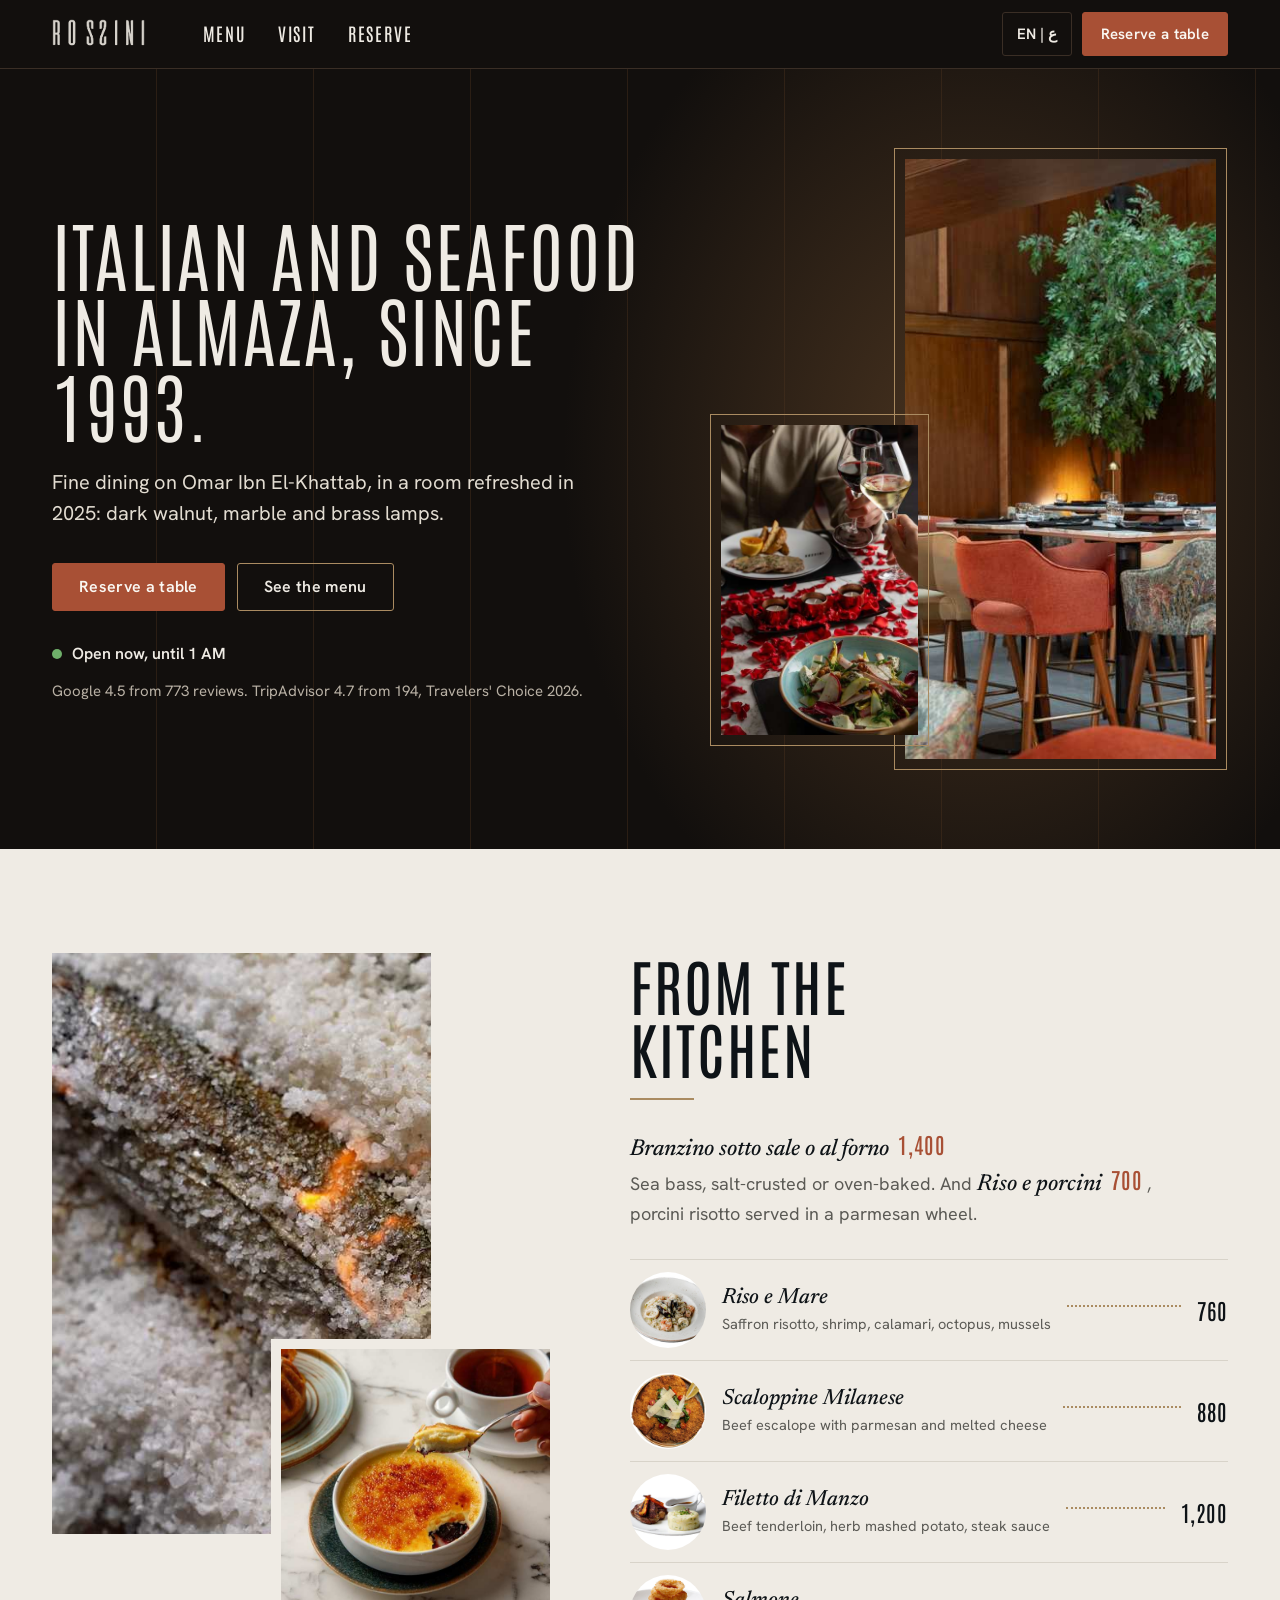
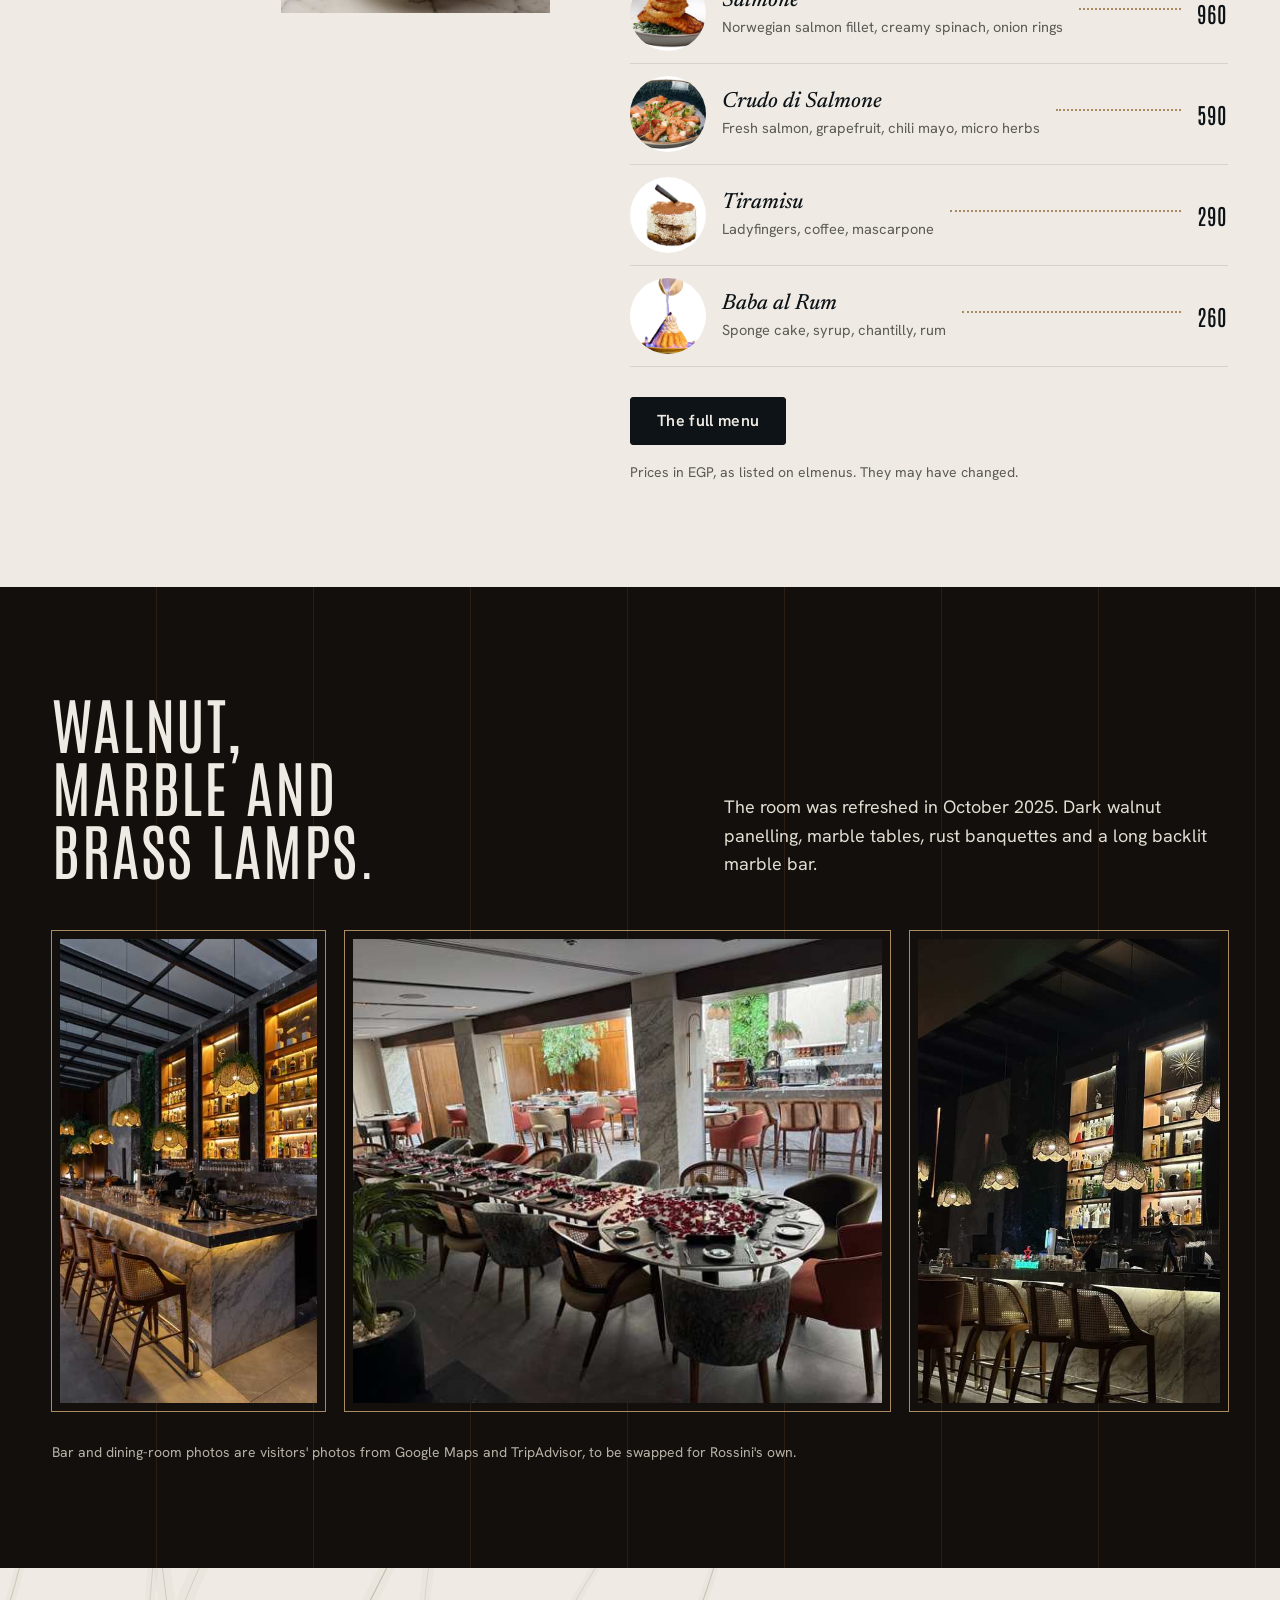
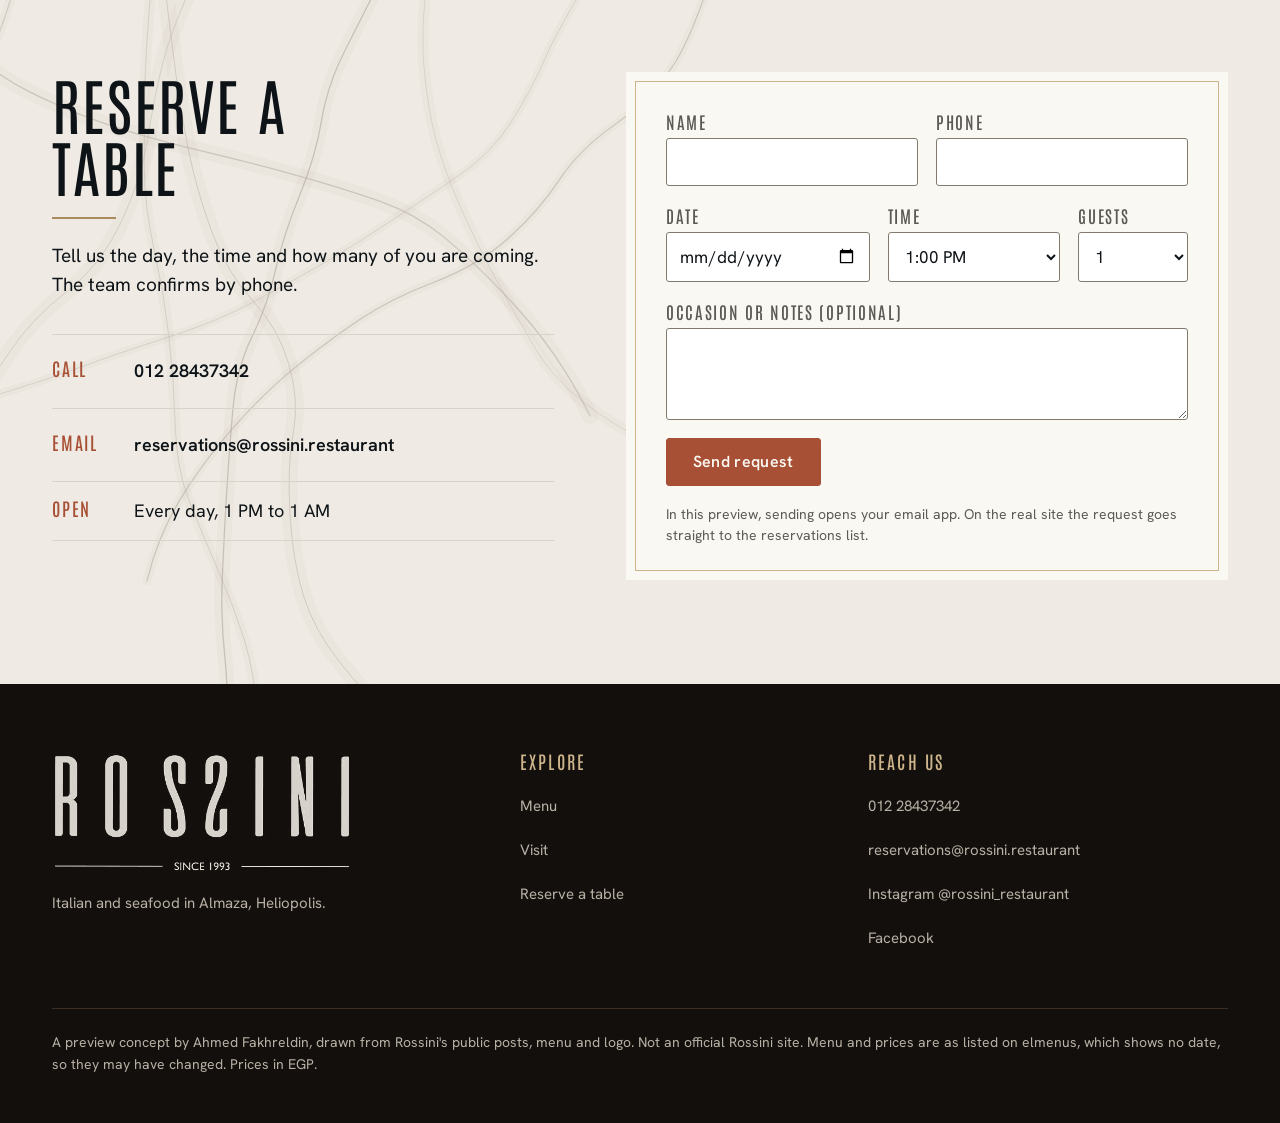
==== index.html @ e1ad90ad "Rossini website preview: home, menu, visit Co-Authored-By: Claude Sonnet 5.5 <noreply@anthropic.com>" ====
<!doctype html>
<html lang="en"><head><meta charset="utf-8"><meta name="viewport" content="width=device-width,initial-scale=1">
<title>Rossini | Italian and seafood in Almaza, since 1993</title>
<meta name="description" content="Rossini, Italian and seafood fine dining on Omar Ibn El-Khattab in Almaza, Heliopolis. Menu, hours, directions and table requests."><meta name="theme-color" content="#120F0D"><meta name="robots" content="noindex">
<meta property="og:title" content="Rossini | Italian and seafood in Almaza, since 1993"><meta property="og:description" content="Rossini, Italian and seafood fine dining on Omar Ibn El-Khattab in Almaza, Heliopolis. Menu, hours, directions and table requests."><meta property="og:image" content="img/rossini/01_DPwO1UuDSad.jpg">
<link rel="icon" type="image/png" href="img/rossini/icon.png">
<link rel="stylesheet" href="fonts.css"><link rel="stylesheet" href="site.css"></head><body>
<a class="skip" href="#main">Skip to content</a><header class="hdr"><div class="wrap">
 <a class="brand" href="index.html" aria-label="Rossini, home"><img src="img/rossini/mark-cream.png" alt="Rossini" width="124" height="40"></a>
 <nav class="nav" aria-label="Main"><a href="menu.html">Menu</a><a href="visit.html">Visit</a><a href="index.html#reserve">Reserve</a></nav>
 <div class="hr"><button class="lang js-ar" type="button" aria-label="Switch to Arabic">EN | ع</button><a class="btn sm" href="index.html#reserve">Reserve a table</a></div>
 <button class="burger" type="button" aria-expanded="false" aria-controls="mnav" aria-label="Open menu"><i></i><i></i><i></i></button>
</div></header>
<nav class="mnav" id="mnav" aria-label="Menu"><a href="menu.html">Menu</a><a href="visit.html">Visit</a><a href="index.html#reserve">Reserve a table</a><a href="https://www.instagram.com/rossini_restaurant/" target="_blank" rel="noopener">Instagram</a>
 <a class="sub js-ar" href="#" onclick="return false">Arabic version: part of the full build</a></nav>
<main id="main">
<section class="hero"><div class="wrap">
 <div class="hcopy">
  <h1>Italian and seafood in Almaza, since 1993.</h1>
  <p class="sub">Fine dining on Omar Ibn El-Khattab, in a room refreshed in 2025: dark walnut, marble and brass lamps.</p>
  <div class="cta"><a class="btn" href="#reserve">Reserve a table</a><a class="btn ghost" href="menu.html">See the menu</a></div>
  <p class="status js-status">Open every day, 1 PM to 1 AM</p>
  <p class="proof">Google 4.5 from 773 reviews. TripAdvisor 4.7 from 194, Travelers' Choice 2026.</p>
 </div>
 <div class="frames">
  <figure class="fr f1"><img src="img/rossini/01_DPwO1UuDSad.jpg" alt="The Rossini dining room: walnut panelling, an olive tree, coral velvet armchairs and marble tables" width="560" height="700"></figure>
  <figure class="fr f2"><img src="img/rossini/07_DeEXs-hDTd3.jpg" alt="A table set for two with rose petals, wine glasses, a salad and a fish dish" width="512" height="640"></figure>
 </div>
</div></section>

<section class="sec dishes"><div class="wrap">
 <div class="collage">
  <figure class="c1"><img src="img/rossini/03_DQtmpgDiWe9.jpg" alt="Sea bass baked in a salt crust, with flames at the edge" width="461" height="820"></figure>
  <figure class="c2"><img src="img/rossini/04_Dc0jBElD6-a.jpg" alt="A crème brûlée being cracked with a spoon, tea beside it" width="656" height="820"></figure>
 </div>
 <div>
  <h2>From the kitchen</h2><span class="rule"></span>
  <p class="sig"><b>Branzino sotto sale o al forno</b> <span>1,400</span><br>Sea bass, salt-crusted or oven-baked. And <b>Riso e porcini</b> <span>700</span>, porcini risotto served in a parmesan wheel.</p>
  <ul class="rows"><li><span class="th"><img src="img/rossini/dishes/fff6aa2e.jpg" alt="" width="600" height="400"></span><span class="it"><i>Riso e Mare</i><small>Saffron risotto, shrimp, calamari, octopus, mussels</small></span><span class="dots"></span><span class="pr">760</span></li><li><span class="th"><img src="img/rossini/dishes/2e9b0869.jpg" alt="" width="600" height="400"></span><span class="it"><i>Scaloppine Milanese</i><small>Beef escalope with parmesan and melted cheese</small></span><span class="dots"></span><span class="pr">880</span></li><li><span class="th"><img src="img/rossini/dishes/8d470fe8.jpg" alt="" width="600" height="400"></span><span class="it"><i>Filetto di Manzo</i><small>Beef tenderloin, herb mashed potato, steak sauce</small></span><span class="dots"></span><span class="pr">1,200</span></li><li><span class="th"><img src="img/rossini/dishes/2f91ca54.jpg" alt="" width="600" height="400"></span><span class="it"><i>Salmone</i><small>Norwegian salmon fillet, creamy spinach, onion rings</small></span><span class="dots"></span><span class="pr">960</span></li><li><span class="th"><img src="img/rossini/dishes/bc25a0dc.jpg" alt="" width="600" height="400"></span><span class="it"><i>Crudo di Salmone</i><small>Fresh salmon, grapefruit, chili mayo, micro herbs</small></span><span class="dots"></span><span class="pr">590</span></li><li><span class="th"><img src="img/rossini/dishes/a33565ce.jpg" alt="" width="600" height="400"></span><span class="it"><i>Tiramisu</i><small>Ladyfingers, coffee, mascarpone</small></span><span class="dots"></span><span class="pr">290</span></li><li><span class="th"><img src="img/rossini/dishes/de966da7.jpg" alt="" width="600" height="400"></span><span class="it"><i>Baba al Rum</i><small>Sponge cake, syrup, chantilly, rum</small></span><span class="dots"></span><span class="pr">260</span></li></ul>
  <div class="more"><a class="btn dk" href="menu.html">The full menu</a></div>
  <p class="note">Prices in EGP, as listed on elmenus. They may have changed.</p>
 </div>
</div></section>

<section class="sec room"><div class="wrap">
 <div class="rhead"><h2>Walnut, marble and brass lamps.</h2><p>The room was refreshed in October 2025. Dark walnut panelling, marble tables, rust banquettes and a long backlit marble bar.</p></div>
 <div class="rgal">
  <figure class="g1"><img src="img/rossini/12_maps-bar.jpg" alt="The marble bar by day, with backlit shelves and woven pendant lamps" width="467" height="700"></figure>
  <figure class="g2"><img src="img/rossini/10_ta-dining-room.jpg" alt="A long table set with rose petals, with the bar and garden glazing behind" width="640" height="480"></figure>
  <figure class="g3"><img src="img/rossini/13_maps-bar-night.jpg" alt="The bar at night, lit amber" width="570" height="760"></figure>
 </div>
 <p class="cap">Bar and dining-room photos are visitors' photos from Google Maps and TripAdvisor, to be swapped for Rossini's own.</p>
</div></section>

<section class="sec reserve" id="reserve"><svg class="marble" viewBox="0 0 1600 900" preserveAspectRatio="xMidYMid slice" aria-hidden="true" focusable="false"><path d="M-136.4,-20.0 Q-80.9,54.8 -48.0,93.1 Q-15.0,131.4 36.3,157.0 Q87.6,182.5 137.8,199.3 Q187.9,216.1 248.9,230.4 Q309.9,244.8 369.5,261.3 Q429.2,277.8 474.5,294.0 Q519.8,310.2 554.6,338.6 Q589.3,367.0 628.2,407.8 Q667.1,448.5 692.8,486.0 Q718.5,523.5 737.4,562.3" fill="none" stroke="#CBC5BA" stroke-width="20.0" stroke-opacity=".16" stroke-linecap="round"/><path d="M-136.4,-20.0 Q-80.9,54.8 -48.0,93.1 Q-15.0,131.4 36.3,157.0 Q87.6,182.5 137.8,199.3 Q187.9,216.1 248.9,230.4 Q309.9,244.8 369.5,261.3 Q429.2,277.8 474.5,294.0 Q519.8,310.2 554.6,338.6 Q589.3,367.0 628.2,407.8 Q667.1,448.5 692.8,486.0 Q718.5,523.5 737.4,562.3" fill="none" stroke="#9D968A" stroke-width="1.56" stroke-opacity="0.42" stroke-linecap="round"/><path d="M259.2,-20.0 Q216.2,72.7 204.5,117.5 Q192.9,162.3 184.9,214.5 Q176.8,266.8 150.9,321.2 Q125.0,375.6 82.4,408.0 Q39.9,440.4 11.0,483.9 Q-17.8,527.4 -44.4,561.5 Q-71.0,595.7 -117.3,624.9 Q-163.6,654.1 -195.4,698.9 Q-227.3,743.7 -274.0,774.2 Q-320.7,804.6 -362.5,839.7" fill="none" stroke="#CBC5BA" stroke-width="20.8" stroke-opacity=".16" stroke-linecap="round"/><path d="M259.2,-20.0 Q216.2,72.7 204.5,117.5 Q192.9,162.3 184.9,214.5 Q176.8,266.8 150.9,321.2 Q125.0,375.6 82.4,408.0 Q39.9,440.4 11.0,483.9 Q-17.8,527.4 -44.4,561.5 Q-71.0,595.7 -117.3,624.9 Q-163.6,654.1 -195.4,698.9 Q-227.3,743.7 -274.0,774.2 Q-320.7,804.6 -362.5,839.7" fill="none" stroke="#9D968A" stroke-width="1.22" stroke-opacity="0.31" stroke-linecap="round"/><path d="M29.8,-20.0 Q8.3,70.7 -15.8,116.2 Q-39.9,161.7 -63.3,203.6 Q-86.7,245.6 -103.4,295.8 Q-120.1,346.1 -118.1,388.8 Q-116.2,431.5 -123.4,490.5 Q-130.6,549.5 -145.6,601.9 Q-160.6,654.2 -191.9,685.0 Q-223.2,715.9 -249.8,751.7 Q-276.5,787.6 -287.5,843.0 Q-298.5,898.4 -293.8,942.4" fill="none" stroke="#CBC5BA" stroke-width="11.9" stroke-opacity=".16" stroke-linecap="round"/><path d="M29.8,-20.0 Q8.3,70.7 -15.8,116.2 Q-39.9,161.7 -63.3,203.6 Q-86.7,245.6 -103.4,295.8 Q-120.1,346.1 -118.1,388.8 Q-116.2,431.5 -123.4,490.5 Q-130.6,549.5 -145.6,601.9 Q-160.6,654.2 -191.9,685.0 Q-223.2,715.9 -249.8,751.7 Q-276.5,787.6 -287.5,843.0 Q-298.5,898.4 -293.8,942.4" fill="none" stroke="#9D968A" stroke-width="1.50" stroke-opacity="0.35" stroke-linecap="round"/><path d="M192.9,-20.0 Q182.5,93.8 181.2,148.2 Q180.0,202.5 180.3,251.8 Q180.7,301.2 192.7,354.6 Q204.8,408.0 211.0,461.6 Q217.3,515.1 218.9,572.1 Q220.6,629.2 236.8,669.7 Q253.1,710.2 272.4,754.6 Q291.8,798.9 305.4,842.3 Q319.0,885.7 321.7,942.2 Q324.3,998.6 345.9,1052.0" fill="none" stroke="#CBC5BA" stroke-width="12.9" stroke-opacity=".16" stroke-linecap="round"/><path d="M192.9,-20.0 Q182.5,93.8 181.2,148.2 Q180.0,202.5 180.3,251.8 Q180.7,301.2 192.7,354.6 Q204.8,408.0 211.0,461.6 Q217.3,515.1 218.9,572.1 Q220.6,629.2 236.8,669.7 Q253.1,710.2 272.4,754.6 Q291.8,798.9 305.4,842.3 Q319.0,885.7 321.7,942.2 Q324.3,998.6 345.9,1052.0" fill="none" stroke="#9D968A" stroke-width="0.82" stroke-opacity="0.46" stroke-linecap="round"/><path d="M538.7,-20.0 Q525.5,67.2 529.6,120.9 Q533.7,174.7 544.6,215.3 Q555.4,255.9 575.8,302.1 Q596.2,348.2 619.4,390.6 Q642.7,433.0 666.3,473.5 Q689.9,514.0 726.1,542.7 Q762.2,571.5 807.4,593.9 Q852.6,616.4 911.6,634.1 Q970.6,651.8 1026.5,667.1 Q1082.3,682.4 1137.9,703.6" fill="none" stroke="#CBC5BA" stroke-width="13.8" stroke-opacity=".16" stroke-linecap="round"/><path d="M538.7,-20.0 Q525.5,67.2 529.6,120.9 Q533.7,174.7 544.6,215.3 Q555.4,255.9 575.8,302.1 Q596.2,348.2 619.4,390.6 Q642.7,433.0 666.3,473.5 Q689.9,514.0 726.1,542.7 Q762.2,571.5 807.4,593.9 Q852.6,616.4 911.6,634.1 Q970.6,651.8 1026.5,667.1 Q1082.3,682.4 1137.9,703.6" fill="none" stroke="#9D968A" stroke-width="0.71" stroke-opacity="0.41" stroke-linecap="round"/><path d="M200.2,-20.0 Q213.8,86.3 219.4,132.3 Q225.1,178.3 235.2,228.5 Q245.3,278.8 264.4,331.1 Q283.4,383.3 315.3,417.5 Q347.1,451.6 360.7,496.7 Q374.3,541.9 366.7,582.8 Q359.0,623.7 362.4,683.5 Q365.7,743.4 379.3,787.0 Q393.0,830.7 424.6,870.1 Q456.3,909.4 485.3,939.6" fill="none" stroke="#CBC5BA" stroke-width="21.0" stroke-opacity=".16" stroke-linecap="round"/><path d="M200.2,-20.0 Q213.8,86.3 219.4,132.3 Q225.1,178.3 235.2,228.5 Q245.3,278.8 264.4,331.1 Q283.4,383.3 315.3,417.5 Q347.1,451.6 360.7,496.7 Q374.3,541.9 366.7,582.8 Q359.0,623.7 362.4,683.5 Q365.7,743.4 379.3,787.0 Q393.0,830.7 424.6,870.1 Q456.3,909.4 485.3,939.6" fill="none" stroke="#9D968A" stroke-width="1.08" stroke-opacity="0.39" stroke-linecap="round"/><path d="M757.9,-20.0 Q698.7,75.3 682.1,114.0 Q665.4,152.7 640.1,193.3 Q614.7,233.9 575.0,260.9 Q535.4,287.9 485.2,320.9 Q435.1,354.0 397.4,375.5 Q359.7,397.0 314.5,421.1 Q269.3,445.2 210.3,464.0 Q151.4,482.8 103.8,500.3 Q56.1,517.8 7.9,532.5 Q-40.3,547.1 -98.4,566.8" fill="none" stroke="#CBC5BA" stroke-width="10.9" stroke-opacity=".16" stroke-linecap="round"/><path d="M757.9,-20.0 Q698.7,75.3 682.1,114.0 Q665.4,152.7 640.1,193.3 Q614.7,233.9 575.0,260.9 Q535.4,287.9 485.2,320.9 Q435.1,354.0 397.4,375.5 Q359.7,397.0 314.5,421.1 Q269.3,445.2 210.3,464.0 Q151.4,482.8 103.8,500.3 Q56.1,517.8 7.9,532.5 Q-40.3,547.1 -98.4,566.8" fill="none" stroke="#9D968A" stroke-width="1.02" stroke-opacity="0.33" stroke-linecap="round"/><path d="M494.7,-20.0 Q453.5,62.0 431.4,105.2 Q409.3,148.3 402.0,192.9 Q394.6,237.5 374.6,286.6 Q354.5,335.7 344.3,380.4 Q334.0,425.0 314.9,463.6 Q295.8,502.1 291.2,552.8 Q286.6,603.5 283.4,657.2 Q280.1,710.9 277.9,762.8 Q275.7,814.8 281.2,865.5 Q286.6,916.3 281.5,970.1" fill="none" stroke="#CBC5BA" stroke-width="18.2" stroke-opacity=".16" stroke-linecap="round"/><path d="M494.7,-20.0 Q453.5,62.0 431.4,105.2 Q409.3,148.3 402.0,192.9 Q394.6,237.5 374.6,286.6 Q354.5,335.7 344.3,380.4 Q334.0,425.0 314.9,463.6 Q295.8,502.1 291.2,552.8 Q286.6,603.5 283.4,657.2 Q280.1,710.9 277.9,762.8 Q275.7,814.8 281.2,865.5 Q286.6,916.3 281.5,970.1" fill="none" stroke="#9D968A" stroke-width="1.54" stroke-opacity="0.47" stroke-linecap="round"/><path d="M898.8,-20.0 Q870.9,77.1 843.5,121.2 Q816.1,165.3 770.3,197.0 Q724.4,228.7 699.4,267.0 Q674.3,305.3 636.2,339.7 Q598.0,374.0 543.9,394.7 Q489.9,415.3 451.6,440.6 Q413.4,465.8 371.1,500.2 Q328.7,534.5 290.0,578.8 Q251.2,623.1 224.0,668.6 Q196.8,714.2 183.7,768.7" fill="none" stroke="#CBC5BA" stroke-width="11.4" stroke-opacity=".16" stroke-linecap="round"/><path d="M898.8,-20.0 Q870.9,77.1 843.5,121.2 Q816.1,165.3 770.3,197.0 Q724.4,228.7 699.4,267.0 Q674.3,305.3 636.2,339.7 Q598.0,374.0 543.9,394.7 Q489.9,415.3 451.6,440.6 Q413.4,465.8 371.1,500.2 Q328.7,534.5 290.0,578.8 Q251.2,623.1 224.0,668.6 Q196.8,714.2 183.7,768.7" fill="none" stroke="#9D968A" stroke-width="1.38" stroke-opacity="0.44" stroke-linecap="round"/></svg><div class="wrap">
 <div class="rcopy">
  <h2>Reserve a table</h2><span class="rule"></span>
  <p class="lead">Tell us the day, the time and how many of you are coming. The team confirms by phone.</p>
  <ul class="ways">
   <li><span>Call</span><a href="tel:+201228437342">012 28437342</a></li>
   <li><span>Email</span><a href="mailto:reservations@rossini.restaurant">reservations@rossini.restaurant</a></li>
   <li><span>Open</span>Every day, 1 PM to 1 AM</li>
  </ul>
 </div>
 <form class="rform js-rform" id="rform" novalidate>
  <div class="two"><div class="fld"><label for="rf-name">Name</label><input id="rf-name" name="name" autocomplete="name" required></div><div class="fld"><label for="rf-phone">Phone</label><input id="rf-phone" name="phone" type="tel" autocomplete="tel" inputmode="tel" required></div></div>
  <div class="three"><div class="fld"><label for="rf-date">Date</label><input id="rf-date" name="date" type="date" required></div><div class="fld"><label for="rf-time">Time</label><select id="rf-time" name="time"><option>1:00 PM</option><option>1:30 PM</option><option>2:00 PM</option><option>2:30 PM</option><option>3:00 PM</option><option>3:30 PM</option><option>4:00 PM</option><option>4:30 PM</option><option>5:00 PM</option><option>5:30 PM</option><option>6:00 PM</option><option>6:30 PM</option><option>7:00 PM</option><option>7:30 PM</option><option>8:00 PM</option><option>8:30 PM</option><option>9:00 PM</option><option>9:30 PM</option><option>10:00 PM</option><option>10:30 PM</option><option>11:00 PM</option><option>11:30 PM</option><option>12:00 AM</option><option>12:30 AM</option></select></div><div class="fld"><label for="rf-guests">Guests</label><select id="rf-guests" name="guests"><option>1</option><option>2</option><option>3</option><option>4</option><option>5</option><option>6</option><option>7</option><option>8</option><option>9</option><option>10</option><option>11</option><option>12</option></select></div></div>
  <div class="fld"><label for="rf-notes">Occasion or notes (optional)</label><textarea id="rf-notes" name="notes" rows="3"></textarea></div>
  <p class="rerr" id="rf-err" role="alert" hidden></p>
  <button class="btn" type="submit">Send request</button>
  <p class="fine">In this preview, sending opens your email app. On the real site the request goes straight to the reservations list.</p>
  <a class="js-mail" href="mailto:reservations@rossini.restaurant" hidden tabindex="-1" aria-hidden="true">mail</a>
 </form>
</div></section>
</main><footer class="ftr"><div class="wrap">
 <div><img src="img/rossini/logo-cream.png" alt="Rossini, since 1993" width="300" height="120"><p style="margin-top:18px">Italian and seafood in Almaza, Heliopolis.</p></div>
 <div><h4>Explore</h4><ul><li><a href="menu.html">Menu</a></li><li><a href="visit.html">Visit</a></li><li><a href="index.html#reserve">Reserve a table</a></li></ul></div>
 <div><h4>Reach us</h4><ul><li><a href="tel:+201228437342">012 28437342</a></li><li><a href="mailto:reservations@rossini.restaurant">reservations@rossini.restaurant</a></li><li><a href="https://www.instagram.com/rossini_restaurant/" target="_blank" rel="noopener">Instagram @rossini_restaurant</a></li><li><a href="https://www.facebook.com/rossinirestaurantegypt" target="_blank" rel="noopener">Facebook</a></li></ul></div>
 <p class="fine">A preview concept by Ahmed Fakhreldin, drawn from Rossini's public posts, menu and logo. Not an official Rossini site. Menu and prices are as listed on elmenus, which shows no date, so they may have changed. Prices in EGP.</p>
</div></footer><nav class="mbar" aria-label="Quick actions"><a class="main" href="index.html#reserve">Reserve</a><a href="menu.html">Menu</a><a href="tel:+201228437342">Call</a></nav><div class="toast" role="status" aria-live="polite">The Arabic version is part of the full build.</div><script src="app.js"></script></body></html>
---- fonts.css ----
/* latin-ext */
@font-face {
  font-family: 'Antonio';
  font-style: normal;
  font-weight: 300;
  font-display: swap;
  src: url(fonts/c0c201a4a9ea.woff2) format('woff2');
  unicode-range: U+0100-02BA, U+02BD-02C5, U+02C7-02CC, U+02CE-02D7, U+02DD-02FF, U+0304, U+0308, U+0329, U+1D00-1DBF, U+1E00-1E9F, U+1EF2-1EFF, U+2020, U+20A0-20AB, U+20AD-20C0, U+2113, U+2C60-2C7F, U+A720-A7FF;
}
/* latin */
@font-face {
  font-family: 'Antonio';
  font-style: normal;
  font-weight: 300;
  font-display: swap;
  src: url(fonts/6b497ad16e94.woff2) format('woff2');
  unicode-range: U+0000-00FF, U+0131, U+0152-0153, U+02BB-02BC, U+02C6, U+02DA, U+02DC, U+0304, U+0308, U+0329, U+2000-206F, U+20AC, U+2122, U+2191, U+2193, U+2212, U+2215, U+FEFF, U+FFFD;
}
/* latin-ext */
@font-face {
  font-family: 'Antonio';
  font-style: normal;
  font-weight: 400;
  font-display: swap;
  src: url(fonts/c0c201a4a9ea.woff2) format('woff2');
  unicode-range: U+0100-02BA, U+02BD-02C5, U+02C7-02CC, U+02CE-02D7, U+02DD-02FF, U+0304, U+0308, U+0329, U+1D00-1DBF, U+1E00-1E9F, U+1EF2-1EFF, U+2020, U+20A0-20AB, U+20AD-20C0, U+2113, U+2C60-2C7F, U+A720-A7FF;
}
/* latin */
@font-face {
  font-family: 'Antonio';
  font-style: normal;
  font-weight: 400;
  font-display: swap;
  src: url(fonts/6b497ad16e94.woff2) format('woff2');
  unicode-range: U+0000-00FF, U+0131, U+0152-0153, U+02BB-02BC, U+02C6, U+02DA, U+02DC, U+0304, U+0308, U+0329, U+2000-206F, U+20AC, U+2122, U+2191, U+2193, U+2212, U+2215, U+FEFF, U+FFFD;
}
/* latin-ext */
@font-face {
  font-family: 'Antonio';
  font-style: normal;
  font-weight: 500;
  font-display: swap;
  src: url(fonts/c0c201a4a9ea.woff2) format('woff2');
  unicode-range: U+0100-02BA, U+02BD-02C5, U+02C7-02CC, U+02CE-02D7, U+02DD-02FF, U+0304, U+0308, U+0329, U+1D00-1DBF, U+1E00-1E9F, U+1EF2-1EFF, U+2020, U+20A0-20AB, U+20AD-20C0, U+2113, U+2C60-2C7F, U+A720-A7FF;
}
/* latin */
@font-face {
  font-family: 'Antonio';
  font-style: normal;
  font-weight: 500;
  font-display: swap;
  src: url(fonts/6b497ad16e94.woff2) format('woff2');
  unicode-range: U+0000-00FF, U+0131, U+0152-0153, U+02BB-02BC, U+02C6, U+02DA, U+02DC, U+0304, U+0308, U+0329, U+2000-206F, U+20AC, U+2122, U+2191, U+2193, U+2212, U+2215, U+FEFF, U+FFFD;
}
/* latin-ext */
@font-face {
  font-family: 'Antonio';
  font-style: normal;
  font-weight: 600;
  font-display: swap;
  src: url(fonts/c0c201a4a9ea.woff2) format('woff2');
  unicode-range: U+0100-02BA, U+02BD-02C5, U+02C7-02CC, U+02CE-02D7, U+02DD-02FF, U+0304, U+0308, U+0329, U+1D00-1DBF, U+1E00-1E9F, U+1EF2-1EFF, U+2020, U+20A0-20AB, U+20AD-20C0, U+2113, U+2C60-2C7F, U+A720-A7FF;
}
/* latin */
@font-face {
  font-family: 'Antonio';
  font-style: normal;
  font-weight: 600;
  font-display: swap;
  src: url(fonts/6b497ad16e94.woff2) format('woff2');
  unicode-range: U+0000-00FF, U+0131, U+0152-0153, U+02BB-02BC, U+02C6, U+02DA, U+02DC, U+0304, U+0308, U+0329, U+2000-206F, U+20AC, U+2122, U+2191, U+2193, U+2212, U+2215, U+FEFF, U+FFFD;
}
/* cyrillic-ext */
@font-face {
  font-family: 'Hanken Grotesk';
  font-style: normal;
  font-weight: 400;
  font-display: swap;
  src: url(fonts/00849f11728e.woff2) format('woff2');
  unicode-range: U+0460-052F, U+1C80-1C8A, U+20B4, U+2DE0-2DFF, U+A640-A69F, U+FE2E-FE2F;
}
/* vietnamese */
@font-face {
  font-family: 'Hanken Grotesk';
  font-style: normal;
  font-weight: 400;
  font-display: swap;
  src: url(fonts/e98c510959ab.woff2) format('woff2');
  unicode-range: U+0102-0103, U+0110-0111, U+0128-0129, U+0168-0169, U+01A0-01A1, U+01AF-01B0, U+0300-0301, U+0303-0304, U+0308-0309, U+0323, U+0329, U+1EA0-1EF9, U+20AB;
}
/* latin-ext */
@font-face {
  font-family: 'Hanken Grotesk';
  font-style: normal;
  font-weight: 400;
  font-display: swap;
  src: url(fonts/af150b918157.woff2) format('woff2');
  unicode-range: U+0100-02BA, U+02BD-02C5, U+02C7-02CC, U+02CE-02D7, U+02DD-02FF, U+0304, U+0308, U+0329, U+1D00-1DBF, U+1E00-1E9F, U+1EF2-1EFF, U+2020, U+20A0-20AB, U+20AD-20C0, U+2113, U+2C60-2C7F, U+A720-A7FF;
}
/* latin */
@font-face {
  font-family: 'Hanken Grotesk';
  font-style: normal;
  font-weight: 400;
  font-display: swap;
  src: url(fonts/60503460da53.woff2) format('woff2');
  unicode-range: U+0000-00FF, U+0131, U+0152-0153, U+02BB-02BC, U+02C6, U+02DA, U+02DC, U+0304, U+0308, U+0329, U+2000-206F, U+20AC, U+2122, U+2191, U+2193, U+2212, U+2215, U+FEFF, U+FFFD;
}
/* cyrillic-ext */
@font-face {
  font-family: 'Hanken Grotesk';
  font-style: normal;
  font-weight: 500;
  font-display: swap;
  src: url(fonts/00849f11728e.woff2) format('woff2');
  unicode-range: U+0460-052F, U+1C80-1C8A, U+20B4, U+2DE0-2DFF, U+A640-A69F, U+FE2E-FE2F;
}
/* vietnamese */
@font-face {
  font-family: 'Hanken Grotesk';
  font-style: normal;
  font-weight: 500;
  font-display: swap;
  src: url(fonts/e98c510959ab.woff2) format('woff2');
  unicode-range: U+0102-0103, U+0110-0111, U+0128-0129, U+0168-0169, U+01A0-01A1, U+01AF-01B0, U+0300-0301, U+0303-0304, U+0308-0309, U+0323, U+0329, U+1EA0-1EF9, U+20AB;
}
/* latin-ext */
@font-face {
  font-family: 'Hanken Grotesk';
  font-style: normal;
  font-weight: 500;
  font-display: swap;
  src: url(fonts/af150b918157.woff2) format('woff2');
  unicode-range: U+0100-02BA, U+02BD-02C5, U+02C7-02CC, U+02CE-02D7, U+02DD-02FF, U+0304, U+0308, U+0329, U+1D00-1DBF, U+1E00-1E9F, U+1EF2-1EFF, U+2020, U+20A0-20AB, U+20AD-20C0, U+2113, U+2C60-2C7F, U+A720-A7FF;
}
/* latin */
@font-face {
  font-family: 'Hanken Grotesk';
  font-style: normal;
  font-weight: 500;
  font-display: swap;
  src: url(fonts/60503460da53.woff2) format('woff2');
  unicode-range: U+0000-00FF, U+0131, U+0152-0153, U+02BB-02BC, U+02C6, U+02DA, U+02DC, U+0304, U+0308, U+0329, U+2000-206F, U+20AC, U+2122, U+2191, U+2193, U+2212, U+2215, U+FEFF, U+FFFD;
}
/* cyrillic-ext */
@font-face {
  font-family: 'Hanken Grotesk';
  font-style: normal;
  font-weight: 600;
  font-display: swap;
  src: url(fonts/00849f11728e.woff2) format('woff2');
  unicode-range: U+0460-052F, U+1C80-1C8A, U+20B4, U+2DE0-2DFF, U+A640-A69F, U+FE2E-FE2F;
}
/* vietnamese */
@font-face {
  font-family: 'Hanken Grotesk';
  font-style: normal;
  font-weight: 600;
  font-display: swap;
  src: url(fonts/e98c510959ab.woff2) format('woff2');
  unicode-range: U+0102-0103, U+0110-0111, U+0128-0129, U+0168-0169, U+01A0-01A1, U+01AF-01B0, U+0300-0301, U+0303-0304, U+0308-0309, U+0323, U+0329, U+1EA0-1EF9, U+20AB;
}
/* latin-ext */
@font-face {
  font-family: 'Hanken Grotesk';
  font-style: normal;
  font-weight: 600;
  font-display: swap;
  src: url(fonts/af150b918157.woff2) format('woff2');
  unicode-range: U+0100-02BA, U+02BD-02C5, U+02C7-02CC, U+02CE-02D7, U+02DD-02FF, U+0304, U+0308, U+0329, U+1D00-1DBF, U+1E00-1E9F, U+1EF2-1EFF, U+2020, U+20A0-20AB, U+20AD-20C0, U+2113, U+2C60-2C7F, U+A720-A7FF;
}
/* latin */
@font-face {
  font-family: 'Hanken Grotesk';
  font-style: normal;
  font-weight: 600;
  font-display: swap;
  src: url(fonts/60503460da53.woff2) format('woff2');
  unicode-range: U+0000-00FF, U+0131, U+0152-0153, U+02BB-02BC, U+02C6, U+02DA, U+02DC, U+0304, U+0308, U+0329, U+2000-206F, U+20AC, U+2122, U+2191, U+2193, U+2212, U+2215, U+FEFF, U+FFFD;
}
/* cyrillic-ext */
@font-face {
  font-family: 'Hanken Grotesk';
  font-style: normal;
  font-weight: 700;
  font-display: swap;
  src: url(fonts/00849f11728e.woff2) format('woff2');
  unicode-range: U+0460-052F, U+1C80-1C8A, U+20B4, U+2DE0-2DFF, U+A640-A69F, U+FE2E-FE2F;
}
/* vietnamese */
@font-face {
  font-family: 'Hanken Grotesk';
  font-style: normal;
  font-weight: 700;
  font-display: swap;
  src: url(fonts/e98c510959ab.woff2) format('woff2');
  unicode-range: U+0102-0103, U+0110-0111, U+0128-0129, U+0168-0169, U+01A0-01A1, U+01AF-01B0, U+0300-0301, U+0303-0304, U+0308-0309, U+0323, U+0329, U+1EA0-1EF9, U+20AB;
}
/* latin-ext */
@font-face {
  font-family: 'Hanken Grotesk';
  font-style: normal;
  font-weight: 700;
  font-display: swap;
  src: url(fonts/af150b918157.woff2) format('woff2');
  unicode-range: U+0100-02BA, U+02BD-02C5, U+02C7-02CC, U+02CE-02D7, U+02DD-02FF, U+0304, U+0308, U+0329, U+1D00-1DBF, U+1E00-1E9F, U+1EF2-1EFF, U+2020, U+20A0-20AB, U+20AD-20C0, U+2113, U+2C60-2C7F, U+A720-A7FF;
}
/* latin */
@font-face {
  font-family: 'Hanken Grotesk';
  font-style: normal;
  font-weight: 700;
  font-display: swap;
  src: url(fonts/60503460da53.woff2) format('woff2');
  unicode-range: U+0000-00FF, U+0131, U+0152-0153, U+02BB-02BC, U+02C6, U+02DA, U+02DC, U+0304, U+0308, U+0329, U+2000-206F, U+20AC, U+2122, U+2191, U+2193, U+2212, U+2215, U+FEFF, U+FFFD;
}
/* vietnamese */
@font-face {
  font-family: 'Newsreader';
  font-style: italic;
  font-weight: 400;
  font-display: swap;
  src: url(fonts/bff6159ff1e2.woff2) format('woff2');
  unicode-range: U+0102-0103, U+0110-0111, U+0128-0129, U+0168-0169, U+01A0-01A1, U+01AF-01B0, U+0300-0301, U+0303-0304, U+0308-0309, U+0323, U+0329, U+1EA0-1EF9, U+20AB;
}
/* latin-ext */
@font-face {
  font-family: 'Newsreader';
  font-style: italic;
  font-weight: 400;
  font-display: swap;
  src: url(fonts/c62bdcbb62e4.woff2) format('woff2');
  unicode-range: U+0100-02BA, U+02BD-02C5, U+02C7-02CC, U+02CE-02D7, U+02DD-02FF, U+0304, U+0308, U+0329, U+1D00-1DBF, U+1E00-1E9F, U+1EF2-1EFF, U+2020, U+20A0-20AB, U+20AD-20C0, U+2113, U+2C60-2C7F, U+A720-A7FF;
}
/* latin */
@font-face {
  font-family: 'Newsreader';
  font-style: italic;
  font-weight: 400;
  font-display: swap;
  src: url(fonts/84f4aa1199c1.woff2) format('woff2');
  unicode-range: U+0000-00FF, U+0131, U+0152-0153, U+02BB-02BC, U+02C6, U+02DA, U+02DC, U+0304, U+0308, U+0329, U+2000-206F, U+20AC, U+2122, U+2191, U+2193, U+2212, U+2215, U+FEFF, U+FFFD;
}
/* vietnamese */
@font-face {
  font-family: 'Newsreader';
  font-style: italic;
  font-weight: 500;
  font-display: swap;
  src: url(fonts/bff6159ff1e2.woff2) format('woff2');
  unicode-range: U+0102-0103, U+0110-0111, U+0128-0129, U+0168-0169, U+01A0-01A1, U+01AF-01B0, U+0300-0301, U+0303-0304, U+0308-0309, U+0323, U+0329, U+1EA0-1EF9, U+20AB;
}
/* latin-ext */
@font-face {
  font-family: 'Newsreader';
  font-style: italic;
  font-weight: 500;
  font-display: swap;
  src: url(fonts/c62bdcbb62e4.woff2) format('woff2');
  unicode-range: U+0100-02BA, U+02BD-02C5, U+02C7-02CC, U+02CE-02D7, U+02DD-02FF, U+0304, U+0308, U+0329, U+1D00-1DBF, U+1E00-1E9F, U+1EF2-1EFF, U+2020, U+20A0-20AB, U+20AD-20C0, U+2113, U+2C60-2C7F, U+A720-A7FF;
}
/* latin */
@font-face {
  font-family: 'Newsreader';
  font-style: italic;
  font-weight: 500;
  font-display: swap;
  src: url(fonts/84f4aa1199c1.woff2) format('woff2');
  unicode-range: U+0000-00FF, U+0131, U+0152-0153, U+02BB-02BC, U+02C6, U+02DA, U+02DC, U+0304, U+0308, U+0329, U+2000-206F, U+20AC, U+2122, U+2191, U+2193, U+2212, U+2215, U+FEFF, U+FFFD;
}
/* vietnamese */
@font-face {
  font-family: 'Newsreader';
  font-style: normal;
  font-weight: 400;
  font-display: swap;
  src: url(fonts/9d8627ebf0de.woff2) format('woff2');
  unicode-range: U+0102-0103, U+0110-0111, U+0128-0129, U+0168-0169, U+01A0-01A1, U+01AF-01B0, U+0300-0301, U+0303-0304, U+0308-0309, U+0323, U+0329, U+1EA0-1EF9, U+20AB;
}
/* latin-ext */
@font-face {
  font-family: 'Newsreader';
  font-style: normal;
  font-weight: 400;
  font-display: swap;
  src: url(fonts/fcf32aa80be7.woff2) format('woff2');
  unicode-range: U+0100-02BA, U+02BD-02C5, U+02C7-02CC, U+02CE-02D7, U+02DD-02FF, U+0304, U+0308, U+0329, U+1D00-1DBF, U+1E00-1E9F, U+1EF2-1EFF, U+2020, U+20A0-20AB, U+20AD-20C0, U+2113, U+2C60-2C7F, U+A720-A7FF;
}
/* latin */
@font-face {
  font-family: 'Newsreader';
  font-style: normal;
  font-weight: 400;
  font-display: swap;
  src: url(fonts/3dbee31a048d.woff2) format('woff2');
  unicode-range: U+0000-00FF, U+0131, U+0152-0153, U+02BB-02BC, U+02C6, U+02DA, U+02DC, U+0304, U+0308, U+0329, U+2000-206F, U+20AC, U+2122, U+2191, U+2193, U+2212, U+2215, U+FEFF, U+FFFD;
}
---- site.css ----
/* Rossini preview: dark walnut room on top, marble for what you read and do.
   Colours from the logo and the renovated room (walnut, marble, brass, banquette coral). */
:root{--night:#120F0D;--wood:#1E140D;--panel:#2B1E14;--ink:#0E1317;--marble:#EFEBE4;--paper:#FAF8F3;--stone:#DEDBD5;--brass:#AA8B61;--brass-lt:#CDB48A;--coral:#A85035;--coral-dk:#8B3F27;--rose:#94080F;--mute:#5B5A55;--mute-dk:#B9B1A5;--line:#D8D3C9;--line-dk:#3A2E25;--h:68px}
*{box-sizing:border-box;margin:0;padding:0}
html{scroll-behavior:smooth;-webkit-text-size-adjust:100%}
body{font-family:"Hanken Grotesk",system-ui,sans-serif;font-size:17px;line-height:1.6;color:var(--ink);background:var(--marble);-webkit-font-smoothing:antialiased}
img{display:block;max-width:100%}
a{color:inherit}
h1,h2,h3{font-family:"Antonio","Hanken Grotesk",sans-serif;font-weight:400;text-transform:uppercase;letter-spacing:.03em;line-height:1.02}
:focus-visible{outline:3px solid var(--brass-lt);outline-offset:3px;border-radius:4px}
.skip{position:absolute;left:-999px;top:8px;background:var(--marble);color:var(--ink);padding:10px 16px;border-radius:6px;z-index:100}.skip:focus{left:8px}
.wrap{max-width:1240px;margin:0 auto;padding:0 32px}

/* header */
.hdr{position:sticky;top:0;z-index:50;background:var(--night);color:var(--marble);border-bottom:1px solid var(--line-dk)}
.hdr .wrap{height:var(--h);display:flex;align-items:center;gap:28px}
.brand{display:block;flex:none;padding:6px 0}.brand img{height:30px;width:auto}
.nav{display:flex;gap:4px;margin-left:16px}
.nav a{text-decoration:none;font:500 18px/1 "Antonio";letter-spacing:.1em;text-transform:uppercase;padding:14px 14px;border-bottom:2px solid transparent}
.nav a:hover{color:var(--brass-lt)}.nav a[aria-current=page]{border-bottom-color:var(--brass)}
.hr{margin-left:auto;display:flex;gap:10px;align-items:center}
.btn{display:inline-flex;align-items:center;justify-content:center;gap:8px;font:600 16px/1 "Hanken Grotesk",sans-serif;letter-spacing:.02em;text-decoration:none;padding:15px 26px;border-radius:3px;border:1.5px solid var(--coral);background:var(--coral);color:var(--paper);cursor:pointer;min-height:48px}
.btn:hover{background:var(--coral-dk);border-color:var(--coral-dk)}
.btn.ghost{background:transparent;color:var(--marble);border-color:var(--brass)}.btn.ghost:hover{background:var(--brass);color:var(--ink);border-color:var(--brass)}
.btn.dk{background:var(--ink);border-color:var(--ink);color:var(--marble)}.btn.dk:hover{background:#27323A;border-color:#27323A}
.btn.sm{padding:11px 18px;min-height:44px;font-size:15px}
.lang{font:600 15px/1 "Hanken Grotesk";border:1.5px solid var(--line-dk);background:transparent;color:var(--marble);border-radius:3px;padding:10px 14px;min-height:44px;cursor:pointer}.lang:hover{border-color:var(--brass)}
.burger{display:none;margin-left:auto;width:48px;height:48px;border:0;background:transparent;cursor:pointer;position:relative}
.burger i{position:absolute;left:11px;right:11px;height:2px;background:var(--marble);transition:transform .25s,opacity .25s}
.burger i:nth-child(1){top:17px}.burger i:nth-child(2){top:23px}.burger i:nth-child(3){top:29px}
.burger[aria-expanded=true] i:nth-child(1){top:23px;transform:rotate(45deg)}.burger[aria-expanded=true] i:nth-child(2){opacity:0}.burger[aria-expanded=true] i:nth-child(3){top:23px;transform:rotate(-45deg)}
.mnav{position:fixed;inset:var(--h) 0 0 0;background:var(--night);color:var(--marble);z-index:49;padding:28px 24px 120px;display:none;flex-direction:column;gap:0;overflow:auto}
.mnav.open{display:flex}
.mnav a{font:400 40px/1.1 "Antonio";letter-spacing:.05em;text-transform:uppercase;text-decoration:none;padding:16px 0;border-bottom:1px solid var(--line-dk)}
.mnav .sub{font:500 16px/1.5 "Hanken Grotesk";letter-spacing:0;text-transform:none;color:var(--mute-dk);border:0;padding:20px 0 0}

/* hero: the dark room */
.hero{position:relative;background:var(--night);color:var(--marble);overflow:hidden;isolation:isolate}
.hero:before,.room:before{content:"";position:absolute;inset:0;z-index:-2;background:repeating-linear-gradient(90deg,transparent 0 156px,var(--panel) 156px 157px)}
.hero:after{content:"";position:absolute;right:-8%;top:-18%;width:64%;height:136%;z-index:-1;background:radial-gradient(closest-side,#4A3420,transparent)}
.hero .wrap{display:grid;grid-template-columns:minmax(0,1.08fr) minmax(0,.92fr);gap:48px;align-items:center;min-height:min(780px,calc(100svh - var(--h)));min-height:max(620px,min(780px,calc(100svh - var(--h))));padding-block:56px}
.hero h1{font-weight:300;font-size:clamp(52px,6vw,96px);line-height:.98;letter-spacing:.025em;max-width:10.5em}
.sub{font-size:20px;line-height:1.55;max-width:28em;margin-top:26px;color:#E2DCD1}
.cta{display:flex;flex-wrap:wrap;gap:12px;margin-top:34px}
.status{display:inline-flex;align-items:center;gap:10px;margin-top:30px;font-weight:600;font-size:16px}
.status:before{content:"";width:10px;height:10px;border-radius:50%;background:var(--brass);flex:none}
.status.open:before{background:#6FB06A}
.proof{margin-top:12px;font-size:15px;color:var(--mute-dk)}
.frames{position:relative;height:min(620px,72svh);min-height:500px}
.fr{position:absolute;overflow:hidden;background:var(--wood);outline:1px solid var(--brass);outline-offset:10px;animation:rise .9s cubic-bezier(.2,.8,.2,1) both}
.fr img{width:100%;height:100%;object-fit:cover}
.f1{right:12px;top:10px;width:60%;height:calc(100% - 20px)}
.f2{left:12px;bottom:34px;width:38%;height:50%;animation-delay:.18s}
@keyframes rise{from{opacity:0;transform:translateY(28px)}to{opacity:1;transform:none}}
@media (prefers-reduced-motion:reduce){.fr{animation:none}html{scroll-behavior:auto}}

/* sections */
.sec{padding:104px 0;position:relative}
.sec h2{font-size:clamp(40px,4.8vw,68px);letter-spacing:.03em;max-width:14ch}
.rule{display:block;width:64px;height:2px;background:var(--brass);margin:20px 0 0}
.lead{font-size:19px;line-height:1.55;max-width:30em;margin-top:22px}

/* dishes: marble */
.dishes .wrap{display:grid;grid-template-columns:minmax(0,5fr) minmax(0,6fr);gap:80px;align-items:start}
.collage{position:relative;aspect-ratio:4/5.4;max-height:660px;width:100%}
.collage figure{position:absolute;overflow:hidden;background:var(--stone)}
.collage img{width:100%;height:100%;object-fit:cover}
.c1{left:0;top:0;width:76%;height:88%}
.c2{right:0;bottom:0;width:54%;height:40%;box-shadow:0 0 0 10px var(--marble)}
.sig{margin-top:30px;font-size:18px;line-height:1.6;max-width:32em;color:var(--mute)}
.sig b{font:italic 500 23px/1.3 "Newsreader",serif;color:var(--ink)}
.sig span{font:500 22px "Antonio";letter-spacing:.04em;color:var(--coral);margin:0 4px}
.rows{list-style:none;margin-top:30px}
.rows li{display:flex;align-items:center;gap:16px;padding:12px 0;border-top:1px solid var(--line)}
.rows li:last-child{border-bottom:1px solid var(--line)}
.th{width:76px;height:76px;flex:none;border-radius:50%;background:#fff;overflow:hidden}
.th img{width:100%;height:100%;object-fit:cover}
.it{display:block;min-width:0}
.it i{display:block;font:italic 500 22px/1.2 "Newsreader",serif}
.it small{display:block;font-size:14.5px;line-height:1.4;color:var(--mute);margin-top:3px;max-width:30em}
.dots{flex:1;border-bottom:2px dotted var(--brass);transform:translateY(-4px);min-width:14px;align-self:center}
.pr{font:500 22px/1 "Antonio";letter-spacing:.04em;font-variant-numeric:tabular-nums;white-space:nowrap}
.more{margin-top:30px}
.note{font-size:14px;color:var(--mute);margin-top:16px}

/* the room: walnut */
.room{background:var(--night);color:var(--marble);overflow:hidden;isolation:isolate}
.room h2{color:var(--marble)}
.rhead{display:flex;justify-content:space-between;align-items:flex-end;gap:40px;flex-wrap:wrap}
.rhead p{max-width:28em;color:#E2DCD1;font-size:18px}
.rgal{display:grid;grid-template-columns:minmax(0,3fr) minmax(0,6fr) minmax(0,3.5fr);gap:20px;margin-top:52px;height:480px}
.rgal figure{overflow:hidden;background:var(--wood);outline:1px solid var(--brass);outline-offset:8px;margin:8px}
.rgal img{width:100%;height:100%;object-fit:cover}
.cap{font-size:14px;color:var(--mute-dk);margin-top:30px}

/* reserve: marble */
.marble{position:absolute;inset:0;width:100%;height:100%;z-index:0;pointer-events:none}
.reserve>.wrap,.vhero>.wrap{position:relative;z-index:1}
.reserve .wrap{display:grid;grid-template-columns:minmax(0,5fr) minmax(0,6fr);gap:72px;align-items:start}
.ways{list-style:none;margin-top:34px;display:grid;gap:0;max-width:30em}
.ways li{display:flex;gap:18px;align-items:baseline;padding:14px 0;border-top:1px solid var(--line);font-size:18px}
.ways li:last-child{border-bottom:1px solid var(--line)}
.ways span{font:500 18px "Antonio";letter-spacing:.1em;text-transform:uppercase;color:var(--coral);width:64px;flex:none}
.ways a{text-decoration:none;font-weight:600;overflow-wrap:anywhere;padding:8px 0;display:inline-block}.ways a:hover{text-decoration:underline}
.rform{background:var(--paper);padding:38px 40px 34px;outline:1px solid var(--brass-lt);outline-offset:-10px;display:grid;gap:18px}
.two{display:grid;grid-template-columns:1fr 1fr;gap:18px}
.three{display:grid;grid-template-columns:1.3fr 1.1fr .7fr;gap:18px}
.fld{display:grid;gap:6px;min-width:0}
.fld label{font:500 17px "Antonio";letter-spacing:.1em;text-transform:uppercase;color:var(--mute)}
.fld input,.fld select,.fld textarea{font:400 17px "Hanken Grotesk";color:var(--ink);background:#fff;border:1px solid #827B6D;border-radius:3px;padding:12px 12px;min-height:48px;width:100%}
.fld textarea{resize:vertical}
.fld input:focus,.fld select:focus,.fld textarea:focus{outline:2px solid var(--coral);outline-offset:1px;border-color:var(--coral)}
.rerr{color:var(--rose);font-weight:600;font-size:15px}
.rform .btn{justify-self:start}
.rform .fine{font-size:14px;color:var(--mute);line-height:1.5}

/* footer */
.ftr{background:var(--night);color:var(--marble);padding:68px 0 48px}
.ftr .wrap{display:grid;grid-template-columns:1.4fr 1fr 1.2fr;gap:48px}
.ftr img{width:300px;height:auto}
.ftr p,.ftr li{font-size:15px;color:var(--mute-dk);line-height:1.6}
.ftr h4{font:500 18px/1 "Antonio";letter-spacing:.12em;text-transform:uppercase;margin-bottom:14px;color:var(--brass-lt)}
.ftr ul{list-style:none}
.ftr a{text-decoration:none;display:inline-block;padding:10px 0;overflow-wrap:anywhere}.ftr a:hover{text-decoration:underline}
.ftr .fine{grid-column:1/-1;border-top:1px solid var(--line-dk);padding-top:22px;font-size:14px}

/* mobile bar and toast */
.mbar{display:none}
.toast{position:fixed;left:50%;bottom:90px;transform:translate(-50%,20px);background:var(--ink);color:var(--marble);padding:14px 20px;border-radius:4px;font-weight:600;font-size:15px;opacity:0;pointer-events:none;transition:opacity .25s,transform .25s;z-index:80;max-width:calc(100vw - 32px);text-align:center;border:1px solid var(--brass)}
.toast.show{opacity:1;transform:translate(-50%,0)}

/* menu page: the dinner card on marble */
.menupage{position:relative;overflow:hidden}
.menupage>*{position:relative;z-index:1}.menupage>.marble{position:absolute;z-index:0}
.wrap.mhead{padding-top:56px;padding-bottom:30px}
.mhead h1{font-weight:300;font-size:clamp(64px,10vw,150px);line-height:.9;letter-spacing:.03em}
.mnote{margin-top:18px;max-width:34em;color:var(--mute);font-size:16px}
.favs{display:flex;gap:18px;overflow-x:auto;padding:6px 32px 24px;margin:34px -32px 0;scroll-snap-type:x proximity;scroll-padding-inline:32px;scrollbar-width:thin}
.fav{flex:none;width:216px;scroll-snap-align:start}
.fav .im{aspect-ratio:1;background:#fff;overflow:hidden;outline:1px solid var(--brass-lt);outline-offset:-8px}
.fav .im img{width:100%;height:100%;object-fit:contain}
.fav .im.br{background:var(--stone)}.fav .im.br img{object-fit:cover}
.fav h3{font:italic 500 21px/1.2 "Newsreader",serif;text-transform:none;letter-spacing:0;margin-top:12px}
.fav p{font-size:14px;color:var(--mute);line-height:1.4;margin-top:3px}
.fav b{display:block;font:500 21px "Antonio";letter-spacing:.04em;margin-top:6px}
.chips{position:sticky;top:var(--h);z-index:40;background:var(--marble);border-bottom:1px solid var(--line);border-top:1px solid var(--line)}
.chips .wrap{display:flex;gap:6px;overflow-x:auto;padding:8px 32px;scrollbar-width:none}.chips .wrap::-webkit-scrollbar{display:none}
.chip{flex:none;text-decoration:none;font:500 17px/1 "Antonio";letter-spacing:.1em;text-transform:uppercase;padding:14px 16px;border-radius:3px;border:1px solid transparent;white-space:nowrap;min-height:44px;display:inline-flex;align-items:center}
.chip:hover{border-color:var(--brass)}.chip.on{background:var(--ink);color:var(--marble)}
.mcard{background:var(--paper);max-width:900px;margin:40px auto 0;padding:24px 64px 36px;outline:1px solid var(--brass);outline-offset:-12px;position:relative}
.msec{padding:52px 0 6px;scroll-margin-top:calc(var(--h) + 62px)}
.msec h2{font-size:clamp(34px,4vw,48px);letter-spacing:.05em;max-width:none;display:flex;align-items:center;gap:20px}
.msec h2:after{content:"";flex:1;height:1px;background:var(--brass)}
.snote{font-size:15px;color:var(--mute);margin-top:8px}
.mlist{list-style:none;margin-top:14px}
.mi{display:flex;align-items:baseline;gap:12px;padding:13px 0;border-bottom:1px solid var(--line)}
.mi:last-child{border-bottom:0}
.mi .it i{font-size:21px}
.mi .it small{font-size:15px}
.mi .dots{align-self:flex-end;transform:translateY(-8px)}
.mfoot{margin-top:40px;font-size:15px;color:var(--mute);text-align:center}
.mcta{display:flex;flex-wrap:wrap;gap:12px;justify-content:center;padding-block:44px 80px}
.mcta .btn.ghost{color:var(--ink);border-color:var(--ink)}.mcta .btn.ghost:hover{background:var(--ink);color:var(--marble)}

/* visit page */
.vhero{position:relative;background:var(--marble);overflow:hidden}
.vhero .wrap{display:grid;grid-template-columns:minmax(0,1.1fr) minmax(0,.9fr);gap:56px;align-items:center;min-height:540px;padding-block:56px}
.vhero h1{font-weight:300;font-size:clamp(56px,7.6vw,118px);line-height:.92;letter-spacing:.03em}
.vhero .lead{max-width:24em}
.vhero .cta .btn.ghost{color:var(--ink);border-color:var(--ink)}.vhero .cta .btn.ghost:hover{background:var(--ink);color:var(--marble)}
.vhero .status{color:var(--ink)}
.vhero .pic{margin:10px 12px 10px 0;overflow:hidden;background:var(--stone);outline:1px solid var(--brass);outline-offset:10px;justify-self:end;width:min(100%,380px);aspect-ratio:3/4}
.vhero .pic img{width:100%;height:100%;object-fit:cover}
.info{background:var(--paper)}
.vgrid{display:grid;grid-template-columns:repeat(3,minmax(0,1fr));gap:56px}
.vgrid h3{font-size:34px;margin-bottom:16px}
.vgrid p,.vgrid li{font-size:18px}
.vgrid p+p{margin-top:12px}
.vgrid ul{list-style:none;display:grid;gap:8px}
.vgrid li{padding-left:22px;position:relative}.vgrid li:before{content:"";position:absolute;left:0;top:.7em;width:8px;height:2px;background:var(--brass)}
.soft{color:var(--mute);font-size:16px}
.lnk{font-weight:600;display:inline-block;padding:6px 0;text-underline-offset:4px}

@media (max-width:980px){
 .nav,.hr{display:none}.burger{display:block}
 .hero .wrap{grid-template-columns:1fr;min-height:0;gap:36px;padding-block:44px 56px}
 .hero h1{max-width:none}
 .frames{height:520px;min-height:0}
 .sec{padding:68px 0}
 .dishes .wrap,.reserve .wrap{grid-template-columns:1fr;gap:44px}
 .collage{max-height:none;aspect-ratio:4/3.5;max-width:560px}.c1{width:58%;height:90%}.c2{width:50%;height:46%}
 .rgal{grid-template-columns:1fr 1fr;height:auto;gap:16px}
 .rgal .g2{grid-column:1/-1;order:-1;aspect-ratio:4/3}.rgal .g1,.rgal .g3{aspect-ratio:3/4}
 .ftr .wrap{grid-template-columns:1fr 1fr}.ftr .wrap>div:first-child{grid-column:1/-1}
 .vhero .wrap{grid-template-columns:1fr;min-height:0;padding-block:44px 52px;gap:40px}.vhero .pic{justify-self:start;width:min(86%,340px)}
 .vgrid{grid-template-columns:1fr;gap:38px}
 .mcard{padding:12px 28px 28px;margin-top:28px}
 .wrap{padding-left:20px;padding-right:20px}.wrap.mhead{padding-top:36px;padding-bottom:22px}.favs{padding-left:20px;padding-right:20px;margin-left:-20px;margin-right:-20px;scroll-padding-inline:20px}.chips .wrap{padding:8px 20px}
 body{padding-bottom:72px}
 .mbar{display:grid;grid-template-columns:repeat(3,1fr);position:fixed;left:0;right:0;bottom:0;z-index:60;background:var(--night);padding:8px 10px calc(8px + env(safe-area-inset-bottom));gap:8px;border-top:1px solid var(--line-dk)}
 .mbar a{display:flex;align-items:center;justify-content:center;min-height:50px;border-radius:3px;color:var(--marble);text-decoration:none;font-weight:600;font-size:15px;border:1px solid var(--line-dk)}
 .mbar a.main{background:var(--coral);border-color:var(--coral);color:var(--paper)}
 .toast{bottom:92px}
}
@media (max-width:640px){
 .rform{padding:28px 22px 26px}.two,.three{grid-template-columns:1fr}.three{grid-template-columns:1fr 1fr}.three .fld:first-child{grid-column:1/-1}
}
@media (max-width:420px){
 body{font-size:16.5px}
 .brand img{height:26px}.brand{padding:9px 0}
 .hero h1{font-size:clamp(46px,14vw,60px)}.sub{font-size:18px;margin-top:20px}.cta{margin-top:26px}.status{margin-top:22px}
 .frames{height:440px}.f2{bottom:22px}
 .th{width:64px;height:64px}.it i{font-size:20px}.pr{font-size:20px}
 .rgal{gap:12px}
 .mcard{padding:8px 20px 24px}.mi .it i{font-size:20px}
 .ftr .wrap{grid-template-columns:1fr}.ftr img{width:240px}
 .mhead h1{font-size:clamp(56px,19vw,80px)}
}
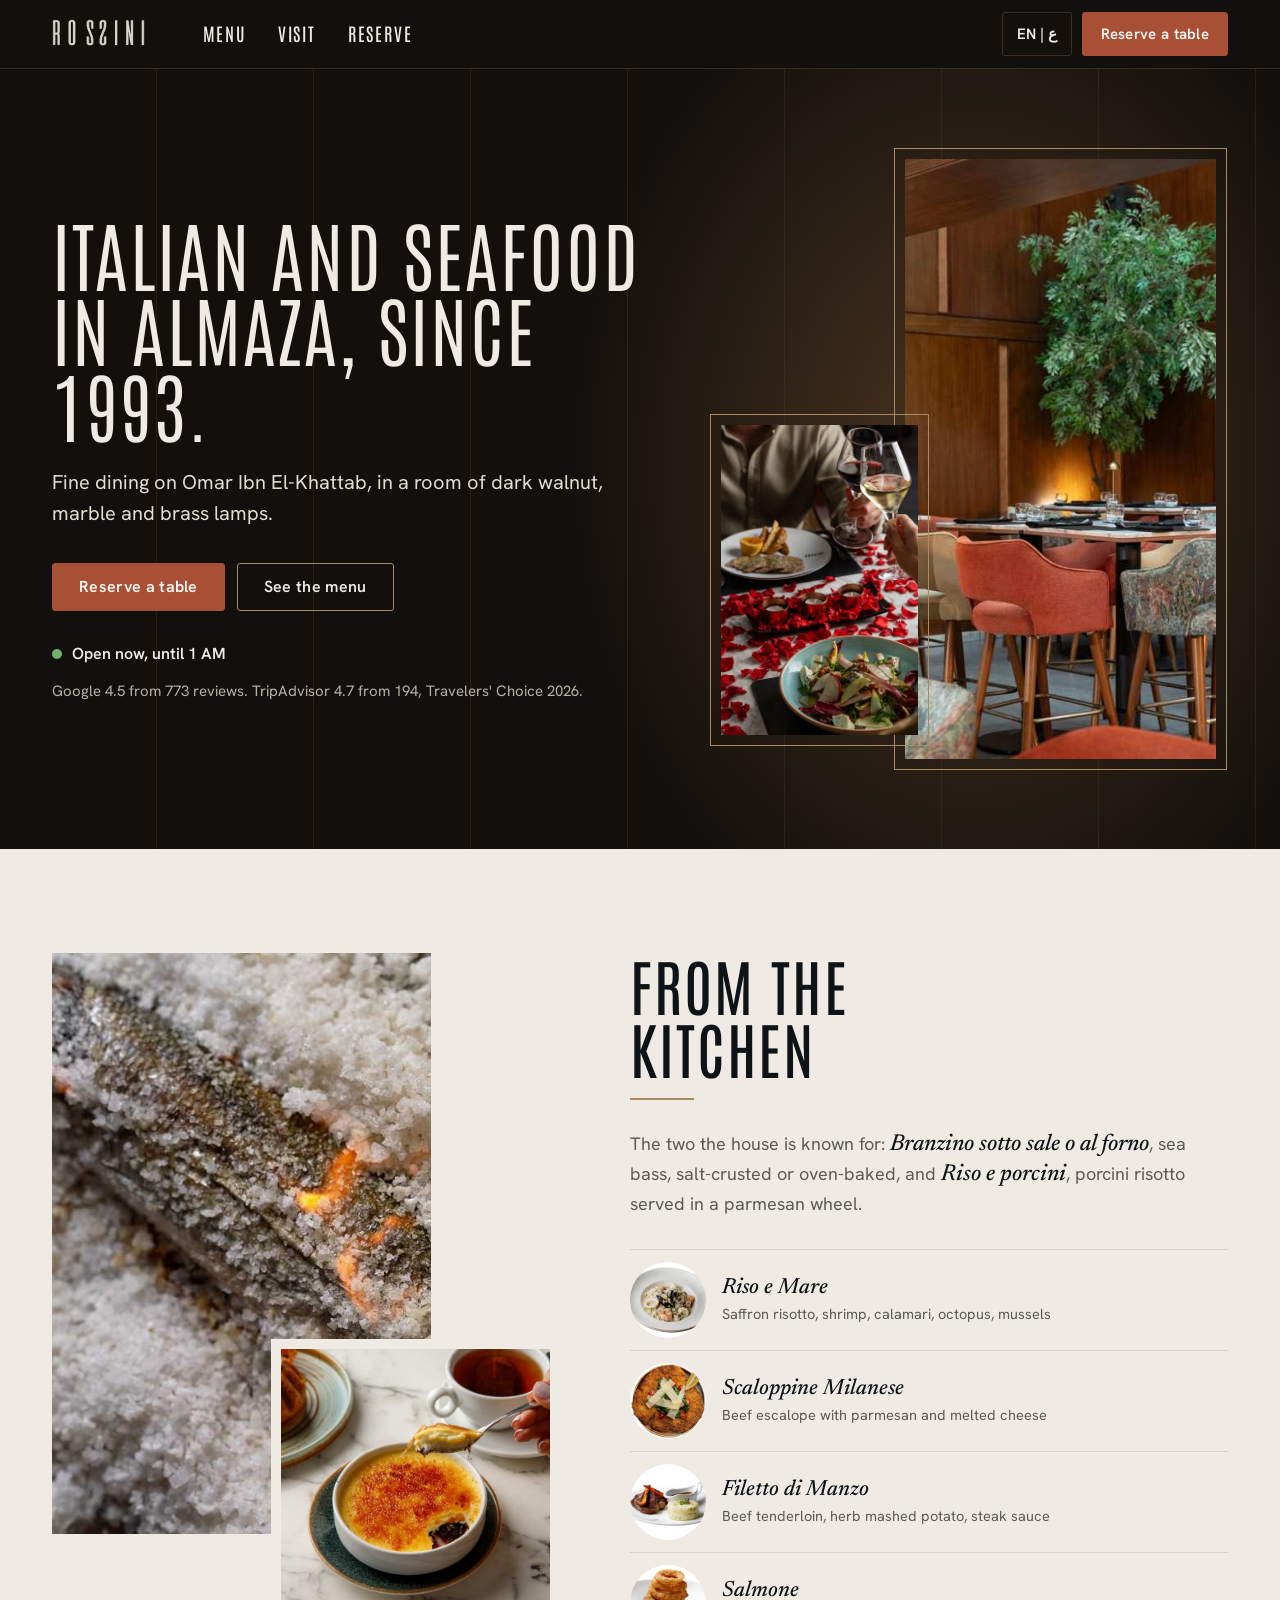
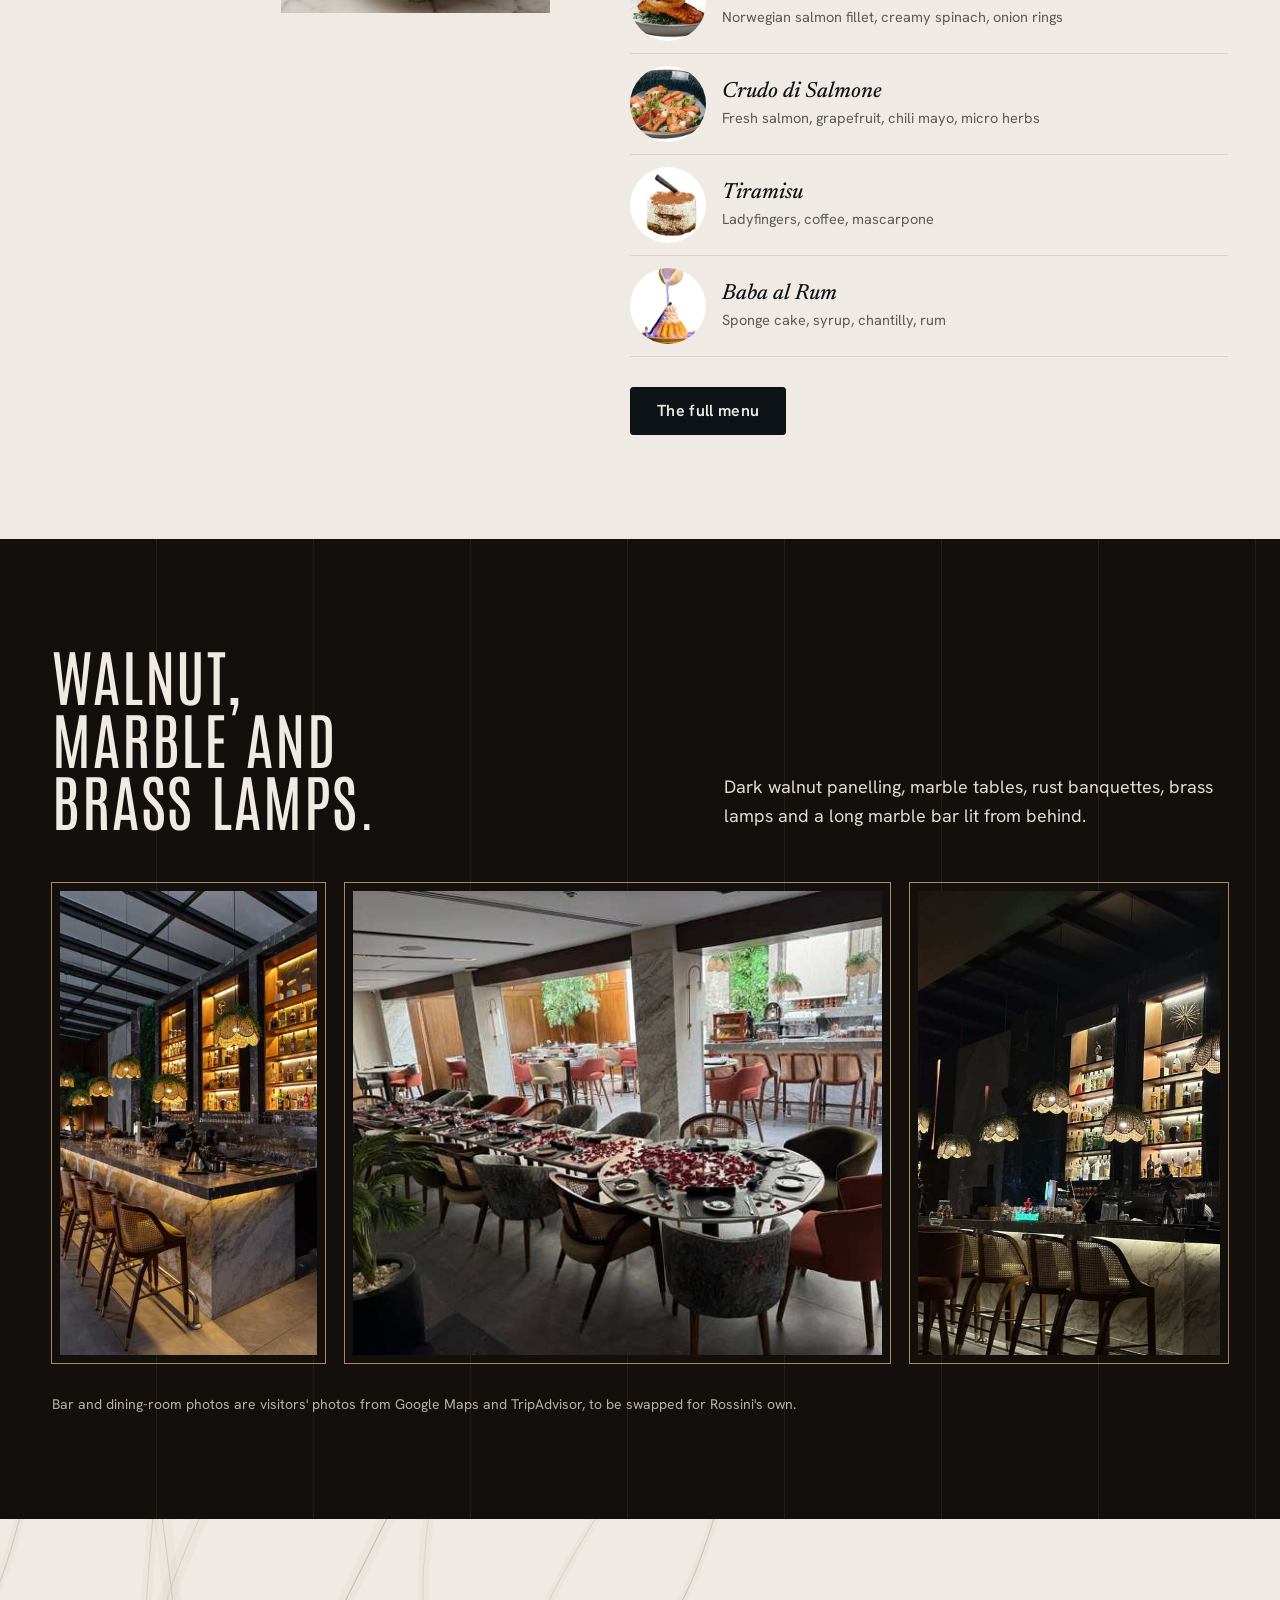
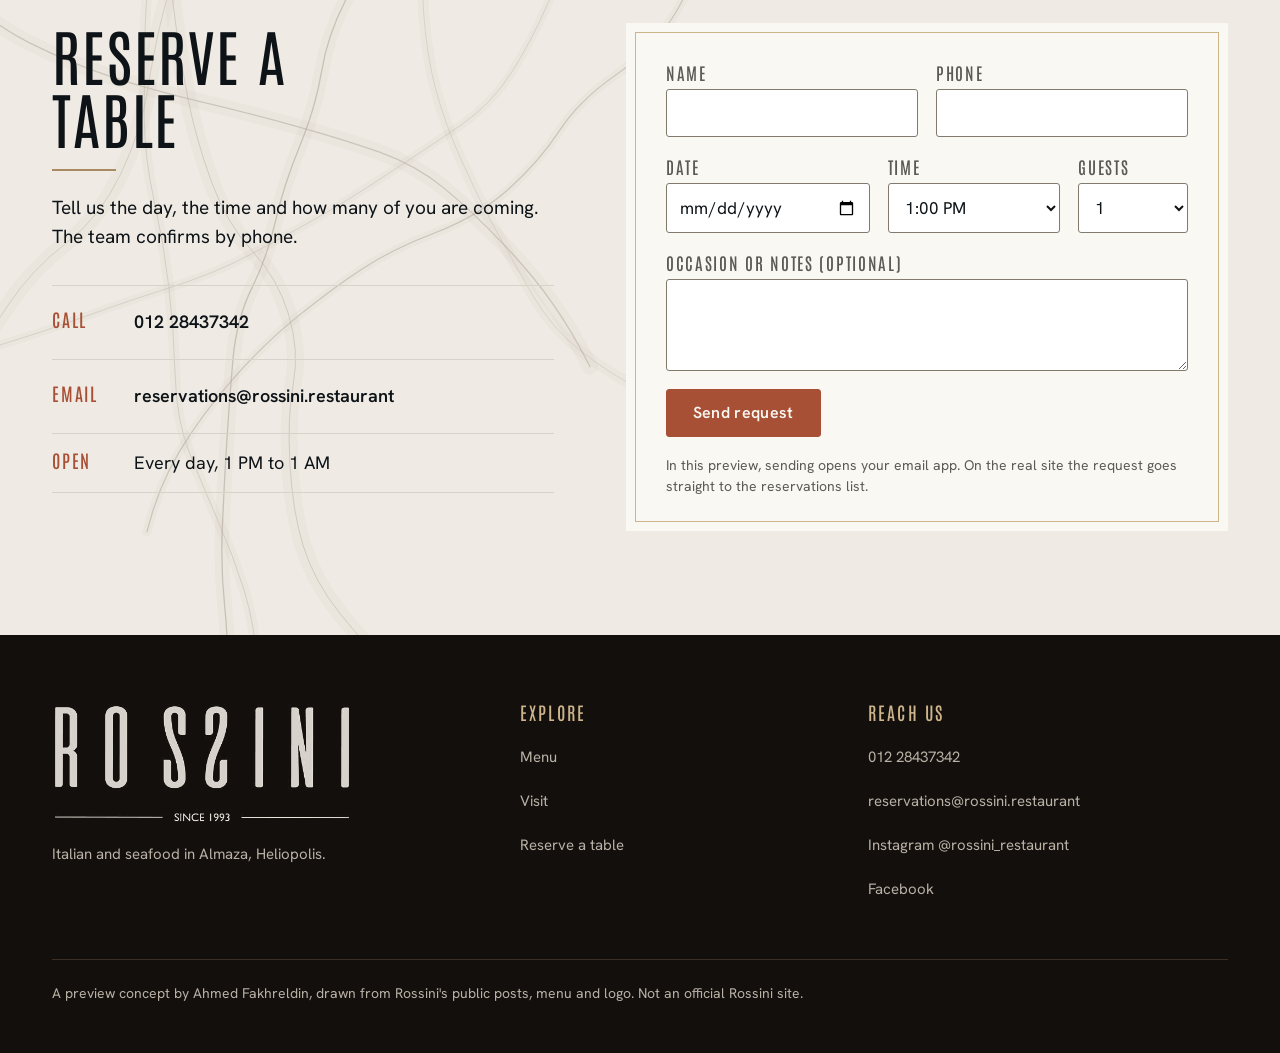
==== commit aca7824e: "Prices on the menu page only, drop renovation wording Co-Authored-By: Claude Sonnet 5.5 <noreply@ant" ====
--- a/index.html
+++ b/index.html
@@ -17,7 +17,7 @@
 <section class="hero"><div class="wrap">
  <div class="hcopy">
   <h1>Italian and seafood in Almaza, since 1993.</h1>
-  <p class="sub">Fine dining on Omar Ibn El-Khattab, in a room refreshed in 2025: dark walnut, marble and brass lamps.</p>
+  <p class="sub">Fine dining on Omar Ibn El-Khattab, in a room of dark walnut, marble and brass lamps.</p>
   <div class="cta"><a class="btn" href="#reserve">Reserve a table</a><a class="btn ghost" href="menu.html">See the menu</a></div>
   <p class="status js-status">Open every day, 1 PM to 1 AM</p>
   <p class="proof">Google 4.5 from 773 reviews. TripAdvisor 4.7 from 194, Travelers' Choice 2026.</p>
@@ -35,15 +35,14 @@
  </div>
  <div>
   <h2>From the kitchen</h2><span class="rule"></span>
-  <p class="sig"><b>Branzino sotto sale o al forno</b> <span>1,400</span><br>Sea bass, salt-crusted or oven-baked. And <b>Riso e porcini</b> <span>700</span>, porcini risotto served in a parmesan wheel.</p>
-  <ul class="rows"><li><span class="th"><img src="img/rossini/dishes/fff6aa2e.jpg" alt="" width="600" height="400"></span><span class="it"><i>Riso e Mare</i><small>Saffron risotto, shrimp, calamari, octopus, mussels</small></span><span class="dots"></span><span class="pr">760</span></li><li><span class="th"><img src="img/rossini/dishes/2e9b0869.jpg" alt="" width="600" height="400"></span><span class="it"><i>Scaloppine Milanese</i><small>Beef escalope with parmesan and melted cheese</small></span><span class="dots"></span><span class="pr">880</span></li><li><span class="th"><img src="img/rossini/dishes/8d470fe8.jpg" alt="" width="600" height="400"></span><span class="it"><i>Filetto di Manzo</i><small>Beef tenderloin, herb mashed potato, steak sauce</small></span><span class="dots"></span><span class="pr">1,200</span></li><li><span class="th"><img src="img/rossini/dishes/2f91ca54.jpg" alt="" width="600" height="400"></span><span class="it"><i>Salmone</i><small>Norwegian salmon fillet, creamy spinach, onion rings</small></span><span class="dots"></span><span class="pr">960</span></li><li><span class="th"><img src="img/rossini/dishes/bc25a0dc.jpg" alt="" width="600" height="400"></span><span class="it"><i>Crudo di Salmone</i><small>Fresh salmon, grapefruit, chili mayo, micro herbs</small></span><span class="dots"></span><span class="pr">590</span></li><li><span class="th"><img src="img/rossini/dishes/a33565ce.jpg" alt="" width="600" height="400"></span><span class="it"><i>Tiramisu</i><small>Ladyfingers, coffee, mascarpone</small></span><span class="dots"></span><span class="pr">290</span></li><li><span class="th"><img src="img/rossini/dishes/de966da7.jpg" alt="" width="600" height="400"></span><span class="it"><i>Baba al Rum</i><small>Sponge cake, syrup, chantilly, rum</small></span><span class="dots"></span><span class="pr">260</span></li></ul>
+  <p class="sig">The two the house is known for: <b>Branzino sotto sale o al forno</b>, sea bass, salt-crusted or oven-baked, and <b>Riso e porcini</b>, porcini risotto served in a parmesan wheel.</p>
+  <ul class="rows"><li><span class="th"><img src="img/rossini/dishes/fff6aa2e.jpg" alt="" width="600" height="400"></span><span class="it"><i>Riso e Mare</i><small>Saffron risotto, shrimp, calamari, octopus, mussels</small></span></li><li><span class="th"><img src="img/rossini/dishes/2e9b0869.jpg" alt="" width="600" height="400"></span><span class="it"><i>Scaloppine Milanese</i><small>Beef escalope with parmesan and melted cheese</small></span></li><li><span class="th"><img src="img/rossini/dishes/8d470fe8.jpg" alt="" width="600" height="400"></span><span class="it"><i>Filetto di Manzo</i><small>Beef tenderloin, herb mashed potato, steak sauce</small></span></li><li><span class="th"><img src="img/rossini/dishes/2f91ca54.jpg" alt="" width="600" height="400"></span><span class="it"><i>Salmone</i><small>Norwegian salmon fillet, creamy spinach, onion rings</small></span></li><li><span class="th"><img src="img/rossini/dishes/bc25a0dc.jpg" alt="" width="600" height="400"></span><span class="it"><i>Crudo di Salmone</i><small>Fresh salmon, grapefruit, chili mayo, micro herbs</small></span></li><li><span class="th"><img src="img/rossini/dishes/a33565ce.jpg" alt="" width="600" height="400"></span><span class="it"><i>Tiramisu</i><small>Ladyfingers, coffee, mascarpone</small></span></li><li><span class="th"><img src="img/rossini/dishes/de966da7.jpg" alt="" width="600" height="400"></span><span class="it"><i>Baba al Rum</i><small>Sponge cake, syrup, chantilly, rum</small></span></li></ul>
   <div class="more"><a class="btn dk" href="menu.html">The full menu</a></div>
-  <p class="note">Prices in EGP, as listed on elmenus. They may have changed.</p>
  </div>
 </div></section>
 
 <section class="sec room"><div class="wrap">
- <div class="rhead"><h2>Walnut, marble and brass lamps.</h2><p>The room was refreshed in October 2025. Dark walnut panelling, marble tables, rust banquettes and a long backlit marble bar.</p></div>
+ <div class="rhead"><h2>Walnut, marble and brass lamps.</h2><p>Dark walnut panelling, marble tables, rust banquettes, brass lamps and a long marble bar lit from behind.</p></div>
  <div class="rgal">
   <figure class="g1"><img src="img/rossini/12_maps-bar.jpg" alt="The marble bar by day, with backlit shelves and woven pendant lamps" width="467" height="700"></figure>
   <figure class="g2"><img src="img/rossini/10_ta-dining-room.jpg" alt="A long table set with rose petals, with the bar and garden glazing behind" width="640" height="480"></figure>
@@ -76,5 +75,5 @@
  <div><img src="img/rossini/logo-cream.png" alt="Rossini, since 1993" width="300" height="120"><p style="margin-top:18px">Italian and seafood in Almaza, Heliopolis.</p></div>
  <div><h4>Explore</h4><ul><li><a href="menu.html">Menu</a></li><li><a href="visit.html">Visit</a></li><li><a href="index.html#reserve">Reserve a table</a></li></ul></div>
  <div><h4>Reach us</h4><ul><li><a href="tel:+201228437342">012 28437342</a></li><li><a href="mailto:reservations@rossini.restaurant">reservations@rossini.restaurant</a></li><li><a href="https://www.instagram.com/rossini_restaurant/" target="_blank" rel="noopener">Instagram @rossini_restaurant</a></li><li><a href="https://www.facebook.com/rossinirestaurantegypt" target="_blank" rel="noopener">Facebook</a></li></ul></div>
- <p class="fine">A preview concept by Ahmed Fakhreldin, drawn from Rossini's public posts, menu and logo. Not an official Rossini site. Menu and prices are as listed on elmenus, which shows no date, so they may have changed. Prices in EGP.</p>
+ <p class="fine">A preview concept by Ahmed Fakhreldin, drawn from Rossini's public posts, menu and logo. Not an official Rossini site.</p>
 </div></footer><nav class="mbar" aria-label="Quick actions"><a class="main" href="index.html#reserve">Reserve</a><a href="menu.html">Menu</a><a href="tel:+201228437342">Call</a></nav><div class="toast" role="status" aria-live="polite">The Arabic version is part of the full build.</div><script src="app.js"></script></body></html>
--- a/site.css
+++ b/site.css
@@ -69,7 +69,7 @@
 .c2{right:0;bottom:0;width:54%;height:40%;box-shadow:0 0 0 10px var(--marble)}
 .sig{margin-top:30px;font-size:18px;line-height:1.6;max-width:32em;color:var(--mute)}
 .sig b{font:italic 500 23px/1.3 "Newsreader",serif;color:var(--ink)}
-.sig span{font:500 22px "Antonio";letter-spacing:.04em;color:var(--coral);margin:0 4px}
+.sig span{font:500 22px "Antonio";letter-spacing:.04em;color:var(--coral);margin:0 0 0 4px}
 .rows{list-style:none;margin-top:30px}
 .rows li{display:flex;align-items:center;gap:16px;padding:12px 0;border-top:1px solid var(--line)}
 .rows li:last-child{border-bottom:1px solid var(--line)}
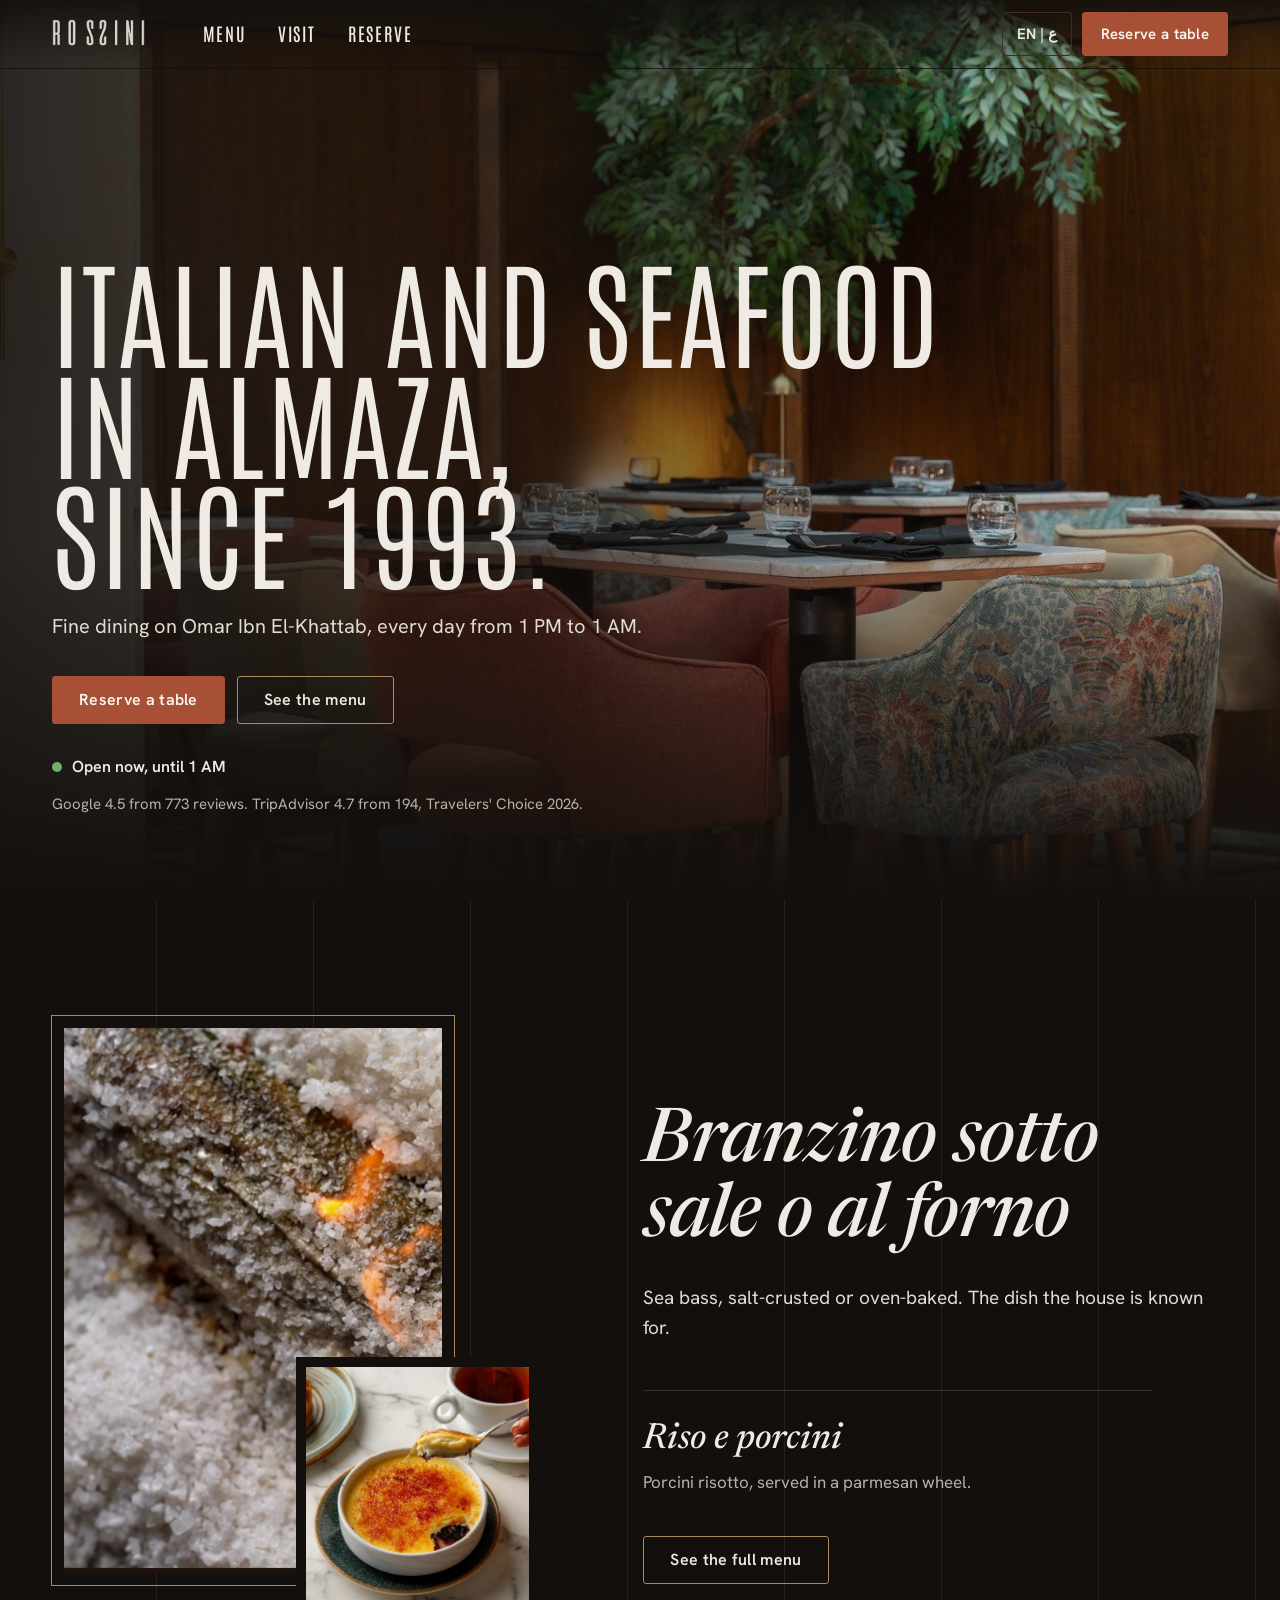
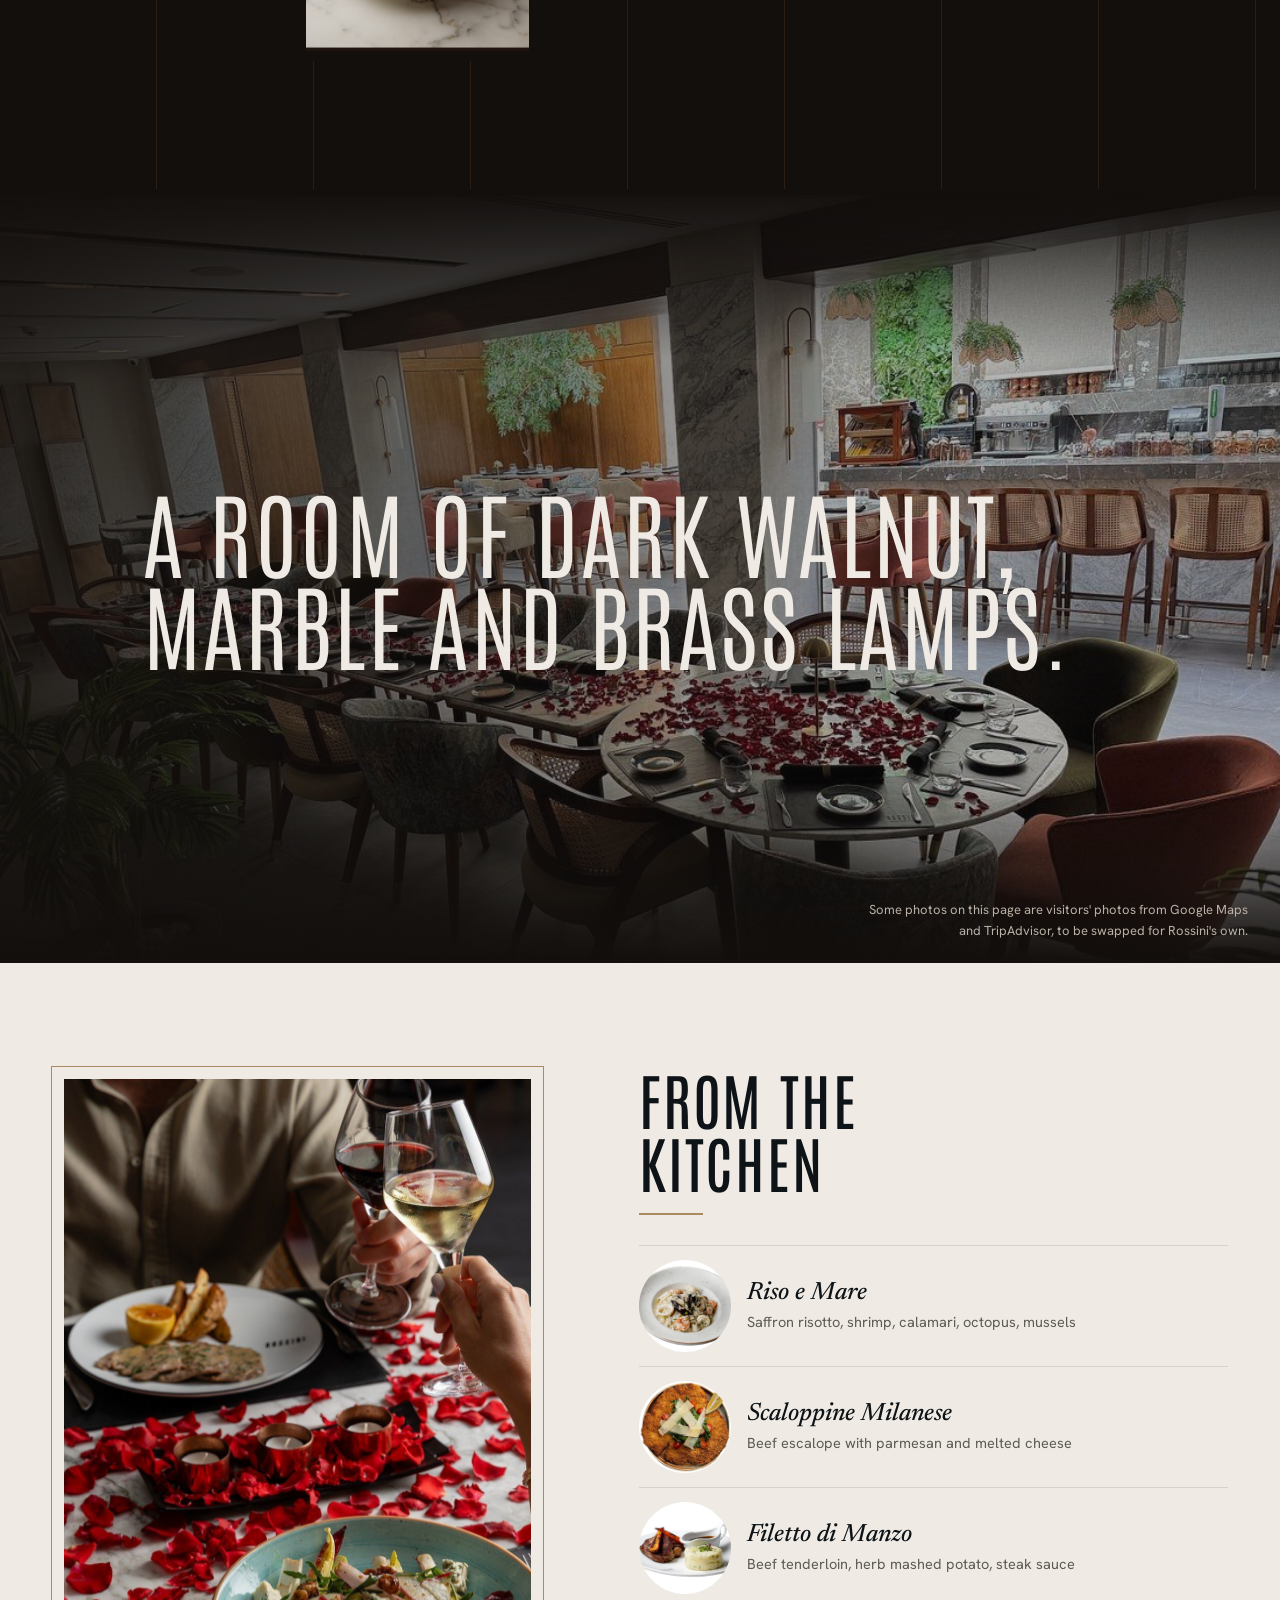
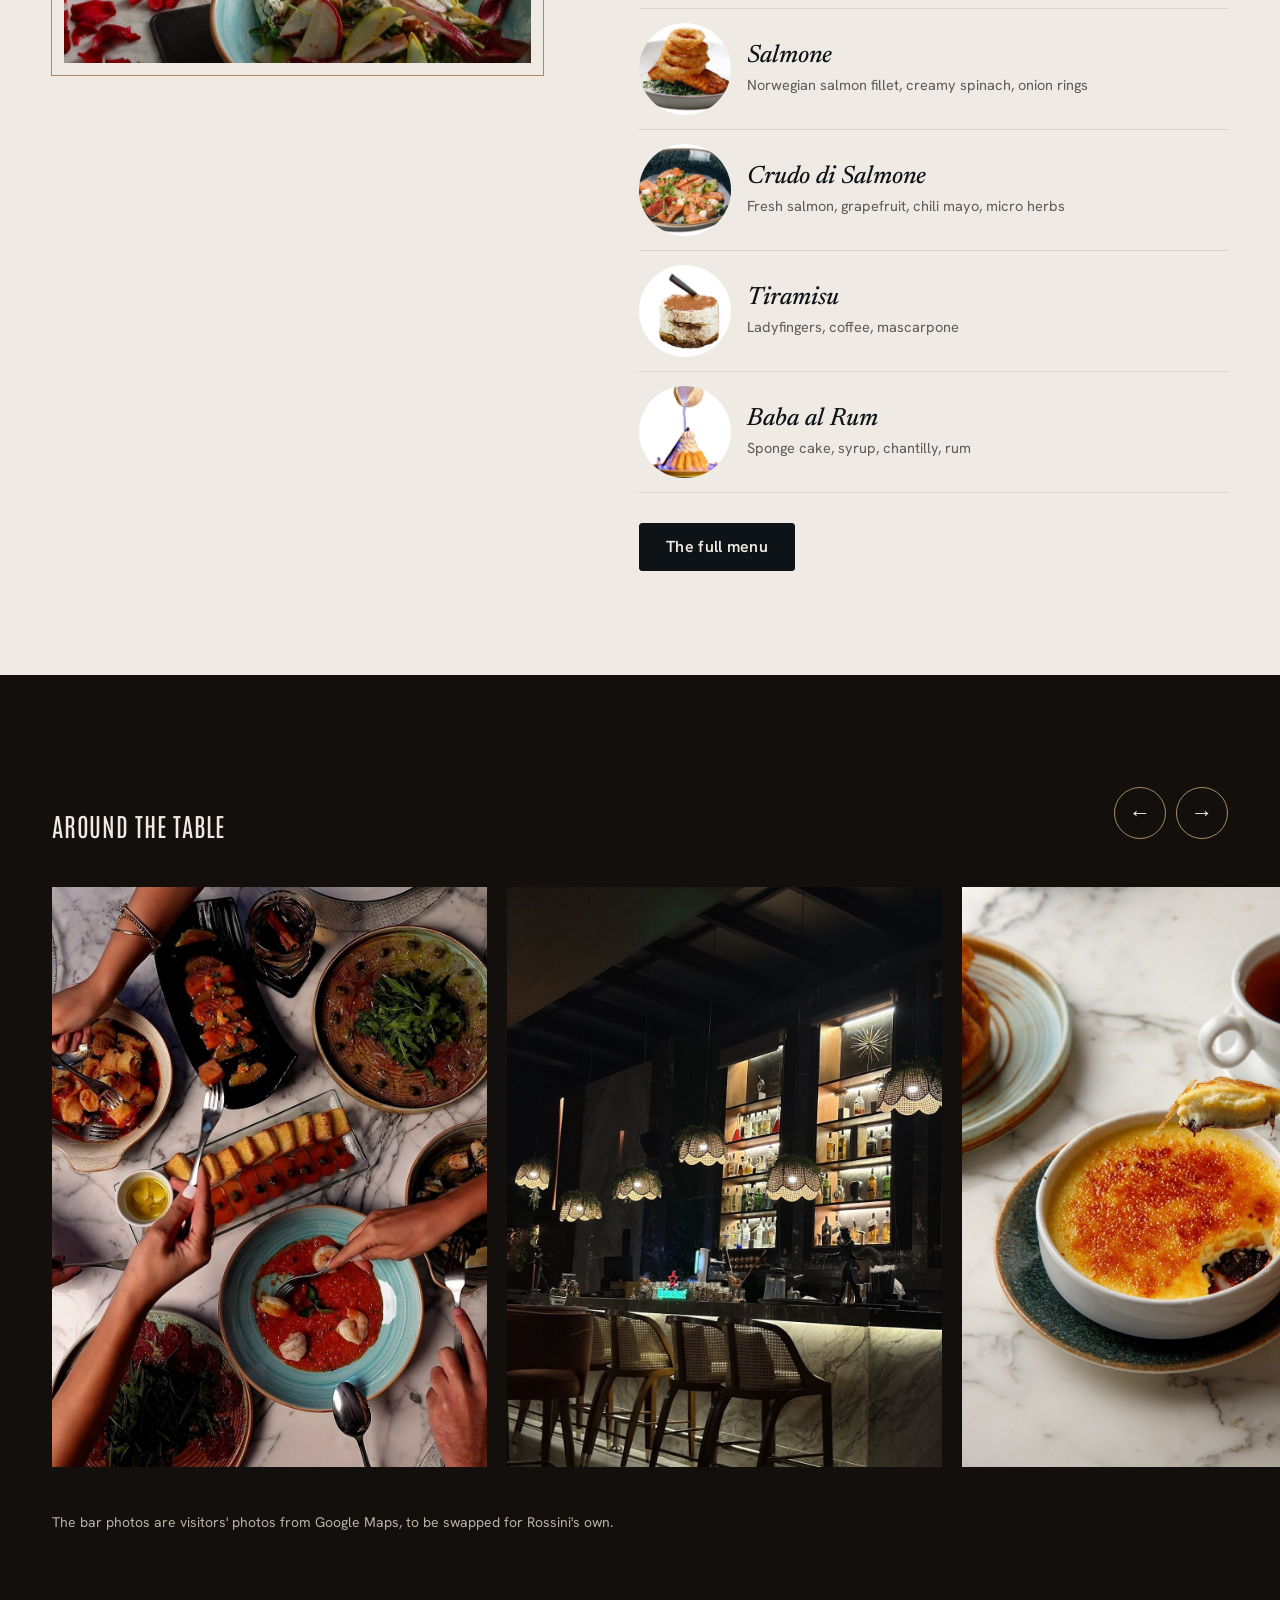
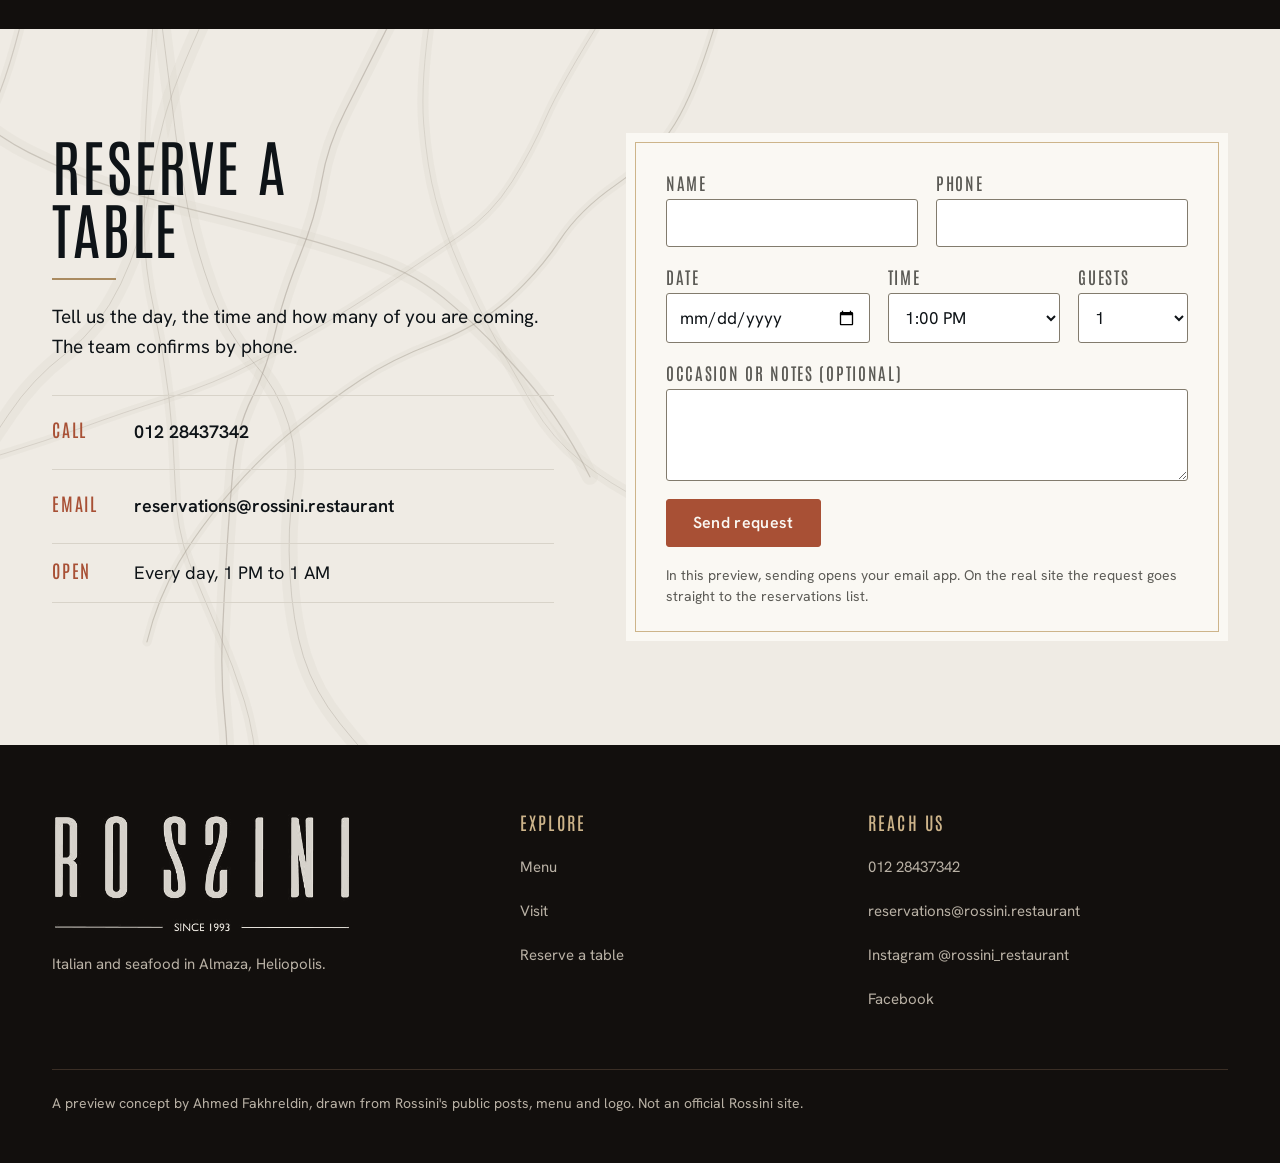
==== commit 7d997e32: "Photography-first redesign: full-screen hero, signature dish, photo band, kitchen list, photo track " ====
--- a/index.html
+++ b/index.html
@@ -4,8 +4,9 @@
 <meta name="description" content="Rossini, Italian and seafood fine dining on Omar Ibn El-Khattab in Almaza, Heliopolis. Menu, hours, directions and table requests."><meta name="theme-color" content="#120F0D"><meta name="robots" content="noindex">
 <meta property="og:title" content="Rossini | Italian and seafood in Almaza, since 1993"><meta property="og:description" content="Rossini, Italian and seafood fine dining on Omar Ibn El-Khattab in Almaza, Heliopolis. Menu, hours, directions and table requests."><meta property="og:image" content="img/rossini/01_DPwO1UuDSad.jpg">
 <link rel="icon" type="image/png" href="img/rossini/icon.png">
+<script>document.documentElement.classList.add("js")</script>
 <link rel="stylesheet" href="fonts.css"><link rel="stylesheet" href="site.css"></head><body>
-<a class="skip" href="#main">Skip to content</a><header class="hdr"><div class="wrap">
+<a class="skip" href="#main">Skip to content</a><header class="hdr hdr--over"><div class="wrap">
  <a class="brand" href="index.html" aria-label="Rossini, home"><img src="img/rossini/mark-cream.png" alt="Rossini" width="124" height="40"></a>
  <nav class="nav" aria-label="Main"><a href="menu.html">Menu</a><a href="visit.html">Visit</a><a href="index.html#reserve">Reserve</a></nav>
  <div class="hr"><button class="lang js-ar" type="button" aria-label="Switch to Arabic">EN | ع</button><a class="btn sm" href="index.html#reserve">Reserve a table</a></div>
@@ -14,42 +15,57 @@
 <nav class="mnav" id="mnav" aria-label="Menu"><a href="menu.html">Menu</a><a href="visit.html">Visit</a><a href="index.html#reserve">Reserve a table</a><a href="https://www.instagram.com/rossini_restaurant/" target="_blank" rel="noopener">Instagram</a>
  <a class="sub js-ar" href="#" onclick="return false">Arabic version: part of the full build</a></nav>
 <main id="main">
-<section class="hero"><div class="wrap">
- <div class="hcopy">
-  <h1>Italian and seafood in Almaza, since 1993.</h1>
-  <p class="sub">Fine dining on Omar Ibn El-Khattab, in a room of dark walnut, marble and brass lamps.</p>
+<section class="hero2">
+ <div class="hbg"><img src="img/rossini/full/01_DPwO1UuDSad.jpg" alt="The Rossini dining room: walnut panelling, an olive tree, coral velvet armchairs and marble tables" width="1365" height="1706" fetchpriority="high"></div>
+ <div class="wrap hwrap">
+  <h1><span class="ln">Italian and seafood</span> <span class="ln">in Almaza,</span> <span class="ln">since 1993.</span></h1>
+  <p class="sub">Fine dining on Omar Ibn El-Khattab, every day from 1 PM to 1 AM.</p>
   <div class="cta"><a class="btn" href="#reserve">Reserve a table</a><a class="btn ghost" href="menu.html">See the menu</a></div>
   <p class="status js-status">Open every day, 1 PM to 1 AM</p>
   <p class="proof">Google 4.5 from 773 reviews. TripAdvisor 4.7 from 194, Travelers' Choice 2026.</p>
  </div>
- <div class="frames">
-  <figure class="fr f1"><img src="img/rossini/01_DPwO1UuDSad.jpg" alt="The Rossini dining room: walnut panelling, an olive tree, coral velvet armchairs and marble tables" width="560" height="700"></figure>
-  <figure class="fr f2"><img src="img/rossini/07_DeEXs-hDTd3.jpg" alt="A table set for two with rose petals, wine glasses, a salad and a fish dish" width="512" height="640"></figure>
+</section>
+
+<section class="sigf"><div class="wrap">
+ <div class="sf-fig">
+  <figure class="sf-main px ob rv"><img data-px="46" src="img/rossini/full/03_DQtmpgDiWe9.jpg" alt="Sea bass baked in a salt crust, with a flame at the edge" width="1012" height="1800" loading="lazy" decoding="async"></figure>
+  <figure class="sf-sub px rv" style="--d:.18s"><img data-px="-30" src="img/rossini/full/04_Dc0jBElD6-a.jpg" alt="A crème brûlée being cracked with a spoon, tea beside it" width="1365" height="1706" loading="lazy" decoding="async"></figure>
+ </div>
+ <div class="sf-copy">
+  <h2 class="rv">Branzino sotto sale o al forno</h2>
+  <p class="lead rv" style="--d:.1s">Sea bass, salt-crusted or oven-baked. The dish the house is known for.</p>
+  <div class="sf2 rv" style="--d:.2s"><h3>Riso e porcini</h3><p>Porcini risotto, served in a parmesan wheel.</p></div>
+  <div class="cta rv" style="--d:.3s"><a class="btn ghost" href="menu.html">See the full menu</a></div>
  </div>
 </div></section>
 
-<section class="sec dishes"><div class="wrap">
- <div class="collage">
-  <figure class="c1"><img src="img/rossini/03_DQtmpgDiWe9.jpg" alt="Sea bass baked in a salt crust, with flames at the edge" width="461" height="820"></figure>
-  <figure class="c2"><img src="img/rossini/04_Dc0jBElD6-a.jpg" alt="A crème brûlée being cracked with a spoon, tea beside it" width="656" height="820"></figure>
- </div>
+<section class="pband">
+ <div class="pimg"><img data-px="60" src="img/rossini/full/10_ta-dining-room.jpg" alt="A long table set with rose petals, with the bar and garden glazing behind" width="1100" height="825" loading="lazy" decoding="async"></div>
+ <div class="wrap"><p class="bigline rv">A room of dark walnut, marble and brass lamps.</p></div>
+ <p class="pcap">Some photos on this page are visitors' photos from Google Maps and TripAdvisor, to be swapped for Rossini's own.</p>
+</section>
+
+<section class="sec kitchen"><div class="wrap">
+ <figure class="kfig px ob"><img data-px="40" src="img/rossini/full/07_DeEXs-hDTd3.jpg" alt="A table set for two with rose petals, wine glasses, a salad and a fish dish" width="1080" height="1350" loading="lazy" decoding="async"></figure>
  <div>
-  <h2>From the kitchen</h2><span class="rule"></span>
-  <p class="sig">The two the house is known for: <b>Branzino sotto sale o al forno</b>, sea bass, salt-crusted or oven-baked, and <b>Riso e porcini</b>, porcini risotto served in a parmesan wheel.</p>
+  <h2 class="rv">From the kitchen</h2><span class="rule"></span>
   <ul class="rows"><li><span class="th"><img src="img/rossini/dishes/fff6aa2e.jpg" alt="" width="600" height="400"></span><span class="it"><i>Riso e Mare</i><small>Saffron risotto, shrimp, calamari, octopus, mussels</small></span></li><li><span class="th"><img src="img/rossini/dishes/2e9b0869.jpg" alt="" width="600" height="400"></span><span class="it"><i>Scaloppine Milanese</i><small>Beef escalope with parmesan and melted cheese</small></span></li><li><span class="th"><img src="img/rossini/dishes/8d470fe8.jpg" alt="" width="600" height="400"></span><span class="it"><i>Filetto di Manzo</i><small>Beef tenderloin, herb mashed potato, steak sauce</small></span></li><li><span class="th"><img src="img/rossini/dishes/2f91ca54.jpg" alt="" width="600" height="400"></span><span class="it"><i>Salmone</i><small>Norwegian salmon fillet, creamy spinach, onion rings</small></span></li><li><span class="th"><img src="img/rossini/dishes/bc25a0dc.jpg" alt="" width="600" height="400"></span><span class="it"><i>Crudo di Salmone</i><small>Fresh salmon, grapefruit, chili mayo, micro herbs</small></span></li><li><span class="th"><img src="img/rossini/dishes/a33565ce.jpg" alt="" width="600" height="400"></span><span class="it"><i>Tiramisu</i><small>Ladyfingers, coffee, mascarpone</small></span></li><li><span class="th"><img src="img/rossini/dishes/de966da7.jpg" alt="" width="600" height="400"></span><span class="it"><i>Baba al Rum</i><small>Sponge cake, syrup, chantilly, rum</small></span></li></ul>
-  <div class="more"><a class="btn dk" href="menu.html">The full menu</a></div>
+  <div class="more rv"><a class="btn dk" href="menu.html">The full menu</a></div>
  </div>
 </div></section>
 
-<section class="sec room"><div class="wrap">
- <div class="rhead"><h2>Walnut, marble and brass lamps.</h2><p>Dark walnut panelling, marble tables, rust banquettes, brass lamps and a long marble bar lit from behind.</p></div>
- <div class="rgal">
-  <figure class="g1"><img src="img/rossini/12_maps-bar.jpg" alt="The marble bar by day, with backlit shelves and woven pendant lamps" width="467" height="700"></figure>
-  <figure class="g2"><img src="img/rossini/10_ta-dining-room.jpg" alt="A long table set with rose petals, with the bar and garden glazing behind" width="640" height="480"></figure>
-  <figure class="g3"><img src="img/rossini/13_maps-bar-night.jpg" alt="The bar at night, lit amber" width="570" height="760"></figure>
+<section class="evening">
+ <div class="wrap ehead"><h2 class="rv">Around the table</h2>
+  <div class="gnav"><button type="button" class="js-prev" aria-label="Previous photos">&#8592;</button><button type="button" class="js-next" aria-label="Next photos">&#8594;</button></div></div>
+ <div class="track js-track" tabindex="0" role="region" aria-label="Photos of Rossini, scroll sideways">
+  <figure><img src="img/rossini/full/08_DPbLyehDDM-.jpg" alt="A full table of sharing dishes seen from above, hands reaching in" width="1012" height="1800" loading="lazy" decoding="async"></figure>
+  <figure><img src="img/rossini/full/13_maps-bar-night.jpg" alt="The bar at night, lit amber" width="1080" height="1440" loading="lazy" decoding="async"></figure>
+  <figure><img src="img/rossini/full/04_Dc0jBElD6-a.jpg" alt="Crème brûlée with a hand cracking the sugar" width="1365" height="1706" loading="lazy" decoding="async"></figure>
+  <figure><img src="img/rossini/full/12_maps-bar.jpg" alt="The marble bar by day, with backlit shelves and woven pendant lamps" width="1080" height="1620" loading="lazy" decoding="async"></figure>
+  <figure><img src="img/rossini/full/11_ta-table-spread.jpg" alt="Overhead view of a marble table with sharing plates embossed with the Rossini name" width="853" height="1280" loading="lazy" decoding="async"></figure>
  </div>
- <p class="cap">Bar and dining-room photos are visitors' photos from Google Maps and TripAdvisor, to be swapped for Rossini's own.</p>
-</div></section>
+ <div class="wrap"><p class="cap">The bar photos are visitors' photos from Google Maps, to be swapped for Rossini's own.</p></div>
+</section>
 
 <section class="sec reserve" id="reserve"><svg class="marble" viewBox="0 0 1600 900" preserveAspectRatio="xMidYMid slice" aria-hidden="true" focusable="false"><path d="M-136.4,-20.0 Q-80.9,54.8 -48.0,93.1 Q-15.0,131.4 36.3,157.0 Q87.6,182.5 137.8,199.3 Q187.9,216.1 248.9,230.4 Q309.9,244.8 369.5,261.3 Q429.2,277.8 474.5,294.0 Q519.8,310.2 554.6,338.6 Q589.3,367.0 628.2,407.8 Q667.1,448.5 692.8,486.0 Q718.5,523.5 737.4,562.3" fill="none" stroke="#CBC5BA" stroke-width="20.0" stroke-opacity=".16" stroke-linecap="round"/><path d="M-136.4,-20.0 Q-80.9,54.8 -48.0,93.1 Q-15.0,131.4 36.3,157.0 Q87.6,182.5 137.8,199.3 Q187.9,216.1 248.9,230.4 Q309.9,244.8 369.5,261.3 Q429.2,277.8 474.5,294.0 Q519.8,310.2 554.6,338.6 Q589.3,367.0 628.2,407.8 Q667.1,448.5 692.8,486.0 Q718.5,523.5 737.4,562.3" fill="none" stroke="#9D968A" stroke-width="1.56" stroke-opacity="0.42" stroke-linecap="round"/><path d="M259.2,-20.0 Q216.2,72.7 204.5,117.5 Q192.9,162.3 184.9,214.5 Q176.8,266.8 150.9,321.2 Q125.0,375.6 82.4,408.0 Q39.9,440.4 11.0,483.9 Q-17.8,527.4 -44.4,561.5 Q-71.0,595.7 -117.3,624.9 Q-163.6,654.1 -195.4,698.9 Q-227.3,743.7 -274.0,774.2 Q-320.7,804.6 -362.5,839.7" fill="none" stroke="#CBC5BA" stroke-width="20.8" stroke-opacity=".16" stroke-linecap="round"/><path d="M259.2,-20.0 Q216.2,72.7 204.5,117.5 Q192.9,162.3 184.9,214.5 Q176.8,266.8 150.9,321.2 Q125.0,375.6 82.4,408.0 Q39.9,440.4 11.0,483.9 Q-17.8,527.4 -44.4,561.5 Q-71.0,595.7 -117.3,624.9 Q-163.6,654.1 -195.4,698.9 Q-227.3,743.7 -274.0,774.2 Q-320.7,804.6 -362.5,839.7" fill="none" stroke="#9D968A" stroke-width="1.22" stroke-opacity="0.31" stroke-linecap="round"/><path d="M29.8,-20.0 Q8.3,70.7 -15.8,116.2 Q-39.9,161.7 -63.3,203.6 Q-86.7,245.6 -103.4,295.8 Q-120.1,346.1 -118.1,388.8 Q-116.2,431.5 -123.4,490.5 Q-130.6,549.5 -145.6,601.9 Q-160.6,654.2 -191.9,685.0 Q-223.2,715.9 -249.8,751.7 Q-276.5,787.6 -287.5,843.0 Q-298.5,898.4 -293.8,942.4" fill="none" stroke="#CBC5BA" stroke-width="11.9" stroke-opacity=".16" stroke-linecap="round"/><path d="M29.8,-20.0 Q8.3,70.7 -15.8,116.2 Q-39.9,161.7 -63.3,203.6 Q-86.7,245.6 -103.4,295.8 Q-120.1,346.1 -118.1,388.8 Q-116.2,431.5 -123.4,490.5 Q-130.6,549.5 -145.6,601.9 Q-160.6,654.2 -191.9,685.0 Q-223.2,715.9 -249.8,751.7 Q-276.5,787.6 -287.5,843.0 Q-298.5,898.4 -293.8,942.4" fill="none" stroke="#9D968A" stroke-width="1.50" stroke-opacity="0.35" stroke-linecap="round"/><path d="M192.9,-20.0 Q182.5,93.8 181.2,148.2 Q180.0,202.5 180.3,251.8 Q180.7,301.2 192.7,354.6 Q204.8,408.0 211.0,461.6 Q217.3,515.1 218.9,572.1 Q220.6,629.2 236.8,669.7 Q253.1,710.2 272.4,754.6 Q291.8,798.9 305.4,842.3 Q319.0,885.7 321.7,942.2 Q324.3,998.6 345.9,1052.0" fill="none" stroke="#CBC5BA" stroke-width="12.9" stroke-opacity=".16" stroke-linecap="round"/><path d="M192.9,-20.0 Q182.5,93.8 181.2,148.2 Q180.0,202.5 180.3,251.8 Q180.7,301.2 192.7,354.6 Q204.8,408.0 211.0,461.6 Q217.3,515.1 218.9,572.1 Q220.6,629.2 236.8,669.7 Q253.1,710.2 272.4,754.6 Q291.8,798.9 305.4,842.3 Q319.0,885.7 321.7,942.2 Q324.3,998.6 345.9,1052.0" fill="none" stroke="#9D968A" stroke-width="0.82" stroke-opacity="0.46" stroke-linecap="round"/><path d="M538.7,-20.0 Q525.5,67.2 529.6,120.9 Q533.7,174.7 544.6,215.3 Q555.4,255.9 575.8,302.1 Q596.2,348.2 619.4,390.6 Q642.7,433.0 666.3,473.5 Q689.9,514.0 726.1,542.7 Q762.2,571.5 807.4,593.9 Q852.6,616.4 911.6,634.1 Q970.6,651.8 1026.5,667.1 Q1082.3,682.4 1137.9,703.6" fill="none" stroke="#CBC5BA" stroke-width="13.8" stroke-opacity=".16" stroke-linecap="round"/><path d="M538.7,-20.0 Q525.5,67.2 529.6,120.9 Q533.7,174.7 544.6,215.3 Q555.4,255.9 575.8,302.1 Q596.2,348.2 619.4,390.6 Q642.7,433.0 666.3,473.5 Q689.9,514.0 726.1,542.7 Q762.2,571.5 807.4,593.9 Q852.6,616.4 911.6,634.1 Q970.6,651.8 1026.5,667.1 Q1082.3,682.4 1137.9,703.6" fill="none" stroke="#9D968A" stroke-width="0.71" stroke-opacity="0.41" stroke-linecap="round"/><path d="M200.2,-20.0 Q213.8,86.3 219.4,132.3 Q225.1,178.3 235.2,228.5 Q245.3,278.8 264.4,331.1 Q283.4,383.3 315.3,417.5 Q347.1,451.6 360.7,496.7 Q374.3,541.9 366.7,582.8 Q359.0,623.7 362.4,683.5 Q365.7,743.4 379.3,787.0 Q393.0,830.7 424.6,870.1 Q456.3,909.4 485.3,939.6" fill="none" stroke="#CBC5BA" stroke-width="21.0" stroke-opacity=".16" stroke-linecap="round"/><path d="M200.2,-20.0 Q213.8,86.3 219.4,132.3 Q225.1,178.3 235.2,228.5 Q245.3,278.8 264.4,331.1 Q283.4,383.3 315.3,417.5 Q347.1,451.6 360.7,496.7 Q374.3,541.9 366.7,582.8 Q359.0,623.7 362.4,683.5 Q365.7,743.4 379.3,787.0 Q393.0,830.7 424.6,870.1 Q456.3,909.4 485.3,939.6" fill="none" stroke="#9D968A" stroke-width="1.08" stroke-opacity="0.39" stroke-linecap="round"/><path d="M757.9,-20.0 Q698.7,75.3 682.1,114.0 Q665.4,152.7 640.1,193.3 Q614.7,233.9 575.0,260.9 Q535.4,287.9 485.2,320.9 Q435.1,354.0 397.4,375.5 Q359.7,397.0 314.5,421.1 Q269.3,445.2 210.3,464.0 Q151.4,482.8 103.8,500.3 Q56.1,517.8 7.9,532.5 Q-40.3,547.1 -98.4,566.8" fill="none" stroke="#CBC5BA" stroke-width="10.9" stroke-opacity=".16" stroke-linecap="round"/><path d="M757.9,-20.0 Q698.7,75.3 682.1,114.0 Q665.4,152.7 640.1,193.3 Q614.7,233.9 575.0,260.9 Q535.4,287.9 485.2,320.9 Q435.1,354.0 397.4,375.5 Q359.7,397.0 314.5,421.1 Q269.3,445.2 210.3,464.0 Q151.4,482.8 103.8,500.3 Q56.1,517.8 7.9,532.5 Q-40.3,547.1 -98.4,566.8" fill="none" stroke="#9D968A" stroke-width="1.02" stroke-opacity="0.33" stroke-linecap="round"/><path d="M494.7,-20.0 Q453.5,62.0 431.4,105.2 Q409.3,148.3 402.0,192.9 Q394.6,237.5 374.6,286.6 Q354.5,335.7 344.3,380.4 Q334.0,425.0 314.9,463.6 Q295.8,502.1 291.2,552.8 Q286.6,603.5 283.4,657.2 Q280.1,710.9 277.9,762.8 Q275.7,814.8 281.2,865.5 Q286.6,916.3 281.5,970.1" fill="none" stroke="#CBC5BA" stroke-width="18.2" stroke-opacity=".16" stroke-linecap="round"/><path d="M494.7,-20.0 Q453.5,62.0 431.4,105.2 Q409.3,148.3 402.0,192.9 Q394.6,237.5 374.6,286.6 Q354.5,335.7 344.3,380.4 Q334.0,425.0 314.9,463.6 Q295.8,502.1 291.2,552.8 Q286.6,603.5 283.4,657.2 Q280.1,710.9 277.9,762.8 Q275.7,814.8 281.2,865.5 Q286.6,916.3 281.5,970.1" fill="none" stroke="#9D968A" stroke-width="1.54" stroke-opacity="0.47" stroke-linecap="round"/><path d="M898.8,-20.0 Q870.9,77.1 843.5,121.2 Q816.1,165.3 770.3,197.0 Q724.4,228.7 699.4,267.0 Q674.3,305.3 636.2,339.7 Q598.0,374.0 543.9,394.7 Q489.9,415.3 451.6,440.6 Q413.4,465.8 371.1,500.2 Q328.7,534.5 290.0,578.8 Q251.2,623.1 224.0,668.6 Q196.8,714.2 183.7,768.7" fill="none" stroke="#CBC5BA" stroke-width="11.4" stroke-opacity=".16" stroke-linecap="round"/><path d="M898.8,-20.0 Q870.9,77.1 843.5,121.2 Q816.1,165.3 770.3,197.0 Q724.4,228.7 699.4,267.0 Q674.3,305.3 636.2,339.7 Q598.0,374.0 543.9,394.7 Q489.9,415.3 451.6,440.6 Q413.4,465.8 371.1,500.2 Q328.7,534.5 290.0,578.8 Q251.2,623.1 224.0,668.6 Q196.8,714.2 183.7,768.7" fill="none" stroke="#9D968A" stroke-width="1.38" stroke-opacity="0.44" stroke-linecap="round"/></svg><div class="wrap">
  <div class="rcopy">
--- a/site.css
+++ b/site.css
@@ -35,24 +35,12 @@
 .mnav .sub{font:500 16px/1.5 "Hanken Grotesk";letter-spacing:0;text-transform:none;color:var(--mute-dk);border:0;padding:20px 0 0}
 
 /* hero: the dark room */
-.hero{position:relative;background:var(--night);color:var(--marble);overflow:hidden;isolation:isolate}
-.hero:before,.room:before{content:"";position:absolute;inset:0;z-index:-2;background:repeating-linear-gradient(90deg,transparent 0 156px,var(--panel) 156px 157px)}
-.hero:after{content:"";position:absolute;right:-8%;top:-18%;width:64%;height:136%;z-index:-1;background:radial-gradient(closest-side,#4A3420,transparent)}
-.hero .wrap{display:grid;grid-template-columns:minmax(0,1.08fr) minmax(0,.92fr);gap:48px;align-items:center;min-height:min(780px,calc(100svh - var(--h)));min-height:max(620px,min(780px,calc(100svh - var(--h))));padding-block:56px}
-.hero h1{font-weight:300;font-size:clamp(52px,6vw,96px);line-height:.98;letter-spacing:.025em;max-width:10.5em}
 .sub{font-size:20px;line-height:1.55;max-width:28em;margin-top:26px;color:#E2DCD1}
 .cta{display:flex;flex-wrap:wrap;gap:12px;margin-top:34px}
 .status{display:inline-flex;align-items:center;gap:10px;margin-top:30px;font-weight:600;font-size:16px}
 .status:before{content:"";width:10px;height:10px;border-radius:50%;background:var(--brass);flex:none}
 .status.open:before{background:#6FB06A}
 .proof{margin-top:12px;font-size:15px;color:var(--mute-dk)}
-.frames{position:relative;height:min(620px,72svh);min-height:500px}
-.fr{position:absolute;overflow:hidden;background:var(--wood);outline:1px solid var(--brass);outline-offset:10px;animation:rise .9s cubic-bezier(.2,.8,.2,1) both}
-.fr img{width:100%;height:100%;object-fit:cover}
-.f1{right:12px;top:10px;width:60%;height:calc(100% - 20px)}
-.f2{left:12px;bottom:34px;width:38%;height:50%;animation-delay:.18s}
-@keyframes rise{from{opacity:0;transform:translateY(28px)}to{opacity:1;transform:none}}
-@media (prefers-reduced-motion:reduce){.fr{animation:none}html{scroll-behavior:auto}}
 
 /* sections */
 .sec{padding:104px 0;position:relative}
@@ -61,12 +49,6 @@
 .lead{font-size:19px;line-height:1.55;max-width:30em;margin-top:22px}
 
 /* dishes: marble */
-.dishes .wrap{display:grid;grid-template-columns:minmax(0,5fr) minmax(0,6fr);gap:80px;align-items:start}
-.collage{position:relative;aspect-ratio:4/5.4;max-height:660px;width:100%}
-.collage figure{position:absolute;overflow:hidden;background:var(--stone)}
-.collage img{width:100%;height:100%;object-fit:cover}
-.c1{left:0;top:0;width:76%;height:88%}
-.c2{right:0;bottom:0;width:54%;height:40%;box-shadow:0 0 0 10px var(--marble)}
 .sig{margin-top:30px;font-size:18px;line-height:1.6;max-width:32em;color:var(--mute)}
 .sig b{font:italic 500 23px/1.3 "Newsreader",serif;color:var(--ink)}
 .sig span{font:500 22px "Antonio";letter-spacing:.04em;color:var(--coral);margin:0 0 0 4px}
@@ -84,18 +66,10 @@
 .note{font-size:14px;color:var(--mute);margin-top:16px}
 
 /* the room: walnut */
-.room{background:var(--night);color:var(--marble);overflow:hidden;isolation:isolate}
-.room h2{color:var(--marble)}
-.rhead{display:flex;justify-content:space-between;align-items:flex-end;gap:40px;flex-wrap:wrap}
-.rhead p{max-width:28em;color:#E2DCD1;font-size:18px}
-.rgal{display:grid;grid-template-columns:minmax(0,3fr) minmax(0,6fr) minmax(0,3.5fr);gap:20px;margin-top:52px;height:480px}
-.rgal figure{overflow:hidden;background:var(--wood);outline:1px solid var(--brass);outline-offset:8px;margin:8px}
-.rgal img{width:100%;height:100%;object-fit:cover}
-.cap{font-size:14px;color:var(--mute-dk);margin-top:30px}
 
 /* reserve: marble */
 .marble{position:absolute;inset:0;width:100%;height:100%;z-index:0;pointer-events:none}
-.reserve>.wrap,.vhero>.wrap{position:relative;z-index:1}
+.reserve>.wrap{position:relative;z-index:1}
 .reserve .wrap{display:grid;grid-template-columns:minmax(0,5fr) minmax(0,6fr);gap:72px;align-items:start}
 .ways{list-style:none;margin-top:34px;display:grid;gap:0;max-width:30em}
 .ways li{display:flex;gap:18px;align-items:baseline;padding:14px 0;border-top:1px solid var(--line);font-size:18px}
@@ -132,8 +106,6 @@
 /* menu page: the dinner card on marble */
 .menupage{position:relative;overflow:hidden}
 .menupage>*{position:relative;z-index:1}.menupage>.marble{position:absolute;z-index:0}
-.wrap.mhead{padding-top:56px;padding-bottom:30px}
-.mhead h1{font-weight:300;font-size:clamp(64px,10vw,150px);line-height:.9;letter-spacing:.03em}
 .mnote{margin-top:18px;max-width:34em;color:var(--mute);font-size:16px}
 .favs{display:flex;gap:18px;overflow-x:auto;padding:6px 32px 24px;margin:34px -32px 0;scroll-snap-type:x proximity;scroll-padding-inline:32px;scrollbar-width:thin}
 .fav{flex:none;width:216px;scroll-snap-align:start}
@@ -163,14 +135,6 @@
 .mcta .btn.ghost{color:var(--ink);border-color:var(--ink)}.mcta .btn.ghost:hover{background:var(--ink);color:var(--marble)}
 
 /* visit page */
-.vhero{position:relative;background:var(--marble);overflow:hidden}
-.vhero .wrap{display:grid;grid-template-columns:minmax(0,1.1fr) minmax(0,.9fr);gap:56px;align-items:center;min-height:540px;padding-block:56px}
-.vhero h1{font-weight:300;font-size:clamp(56px,7.6vw,118px);line-height:.92;letter-spacing:.03em}
-.vhero .lead{max-width:24em}
-.vhero .cta .btn.ghost{color:var(--ink);border-color:var(--ink)}.vhero .cta .btn.ghost:hover{background:var(--ink);color:var(--marble)}
-.vhero .status{color:var(--ink)}
-.vhero .pic{margin:10px 12px 10px 0;overflow:hidden;background:var(--stone);outline:1px solid var(--brass);outline-offset:10px;justify-self:end;width:min(100%,380px);aspect-ratio:3/4}
-.vhero .pic img{width:100%;height:100%;object-fit:cover}
 .info{background:var(--paper)}
 .vgrid{display:grid;grid-template-columns:repeat(3,minmax(0,1fr));gap:56px}
 .vgrid h3{font-size:34px;margin-bottom:16px}
@@ -181,21 +145,100 @@
 .soft{color:var(--mute);font-size:16px}
 .lnk{font-weight:600;display:inline-block;padding:6px 0;text-underline-offset:4px}
 
+/* ---- v2: photography first ---- */
+.hdr--over{position:fixed;left:0;right:0;top:0;background:linear-gradient(#120F0DD9,#120F0D00);border-bottom-color:transparent;transition:background .35s,border-color .35s}
+.hdr--over.solid{background:var(--night);border-bottom-color:var(--line-dk)}
+.js .rv{opacity:0;transform:translateY(30px);transition:opacity .9s ease var(--d,0s),transform .9s cubic-bezier(.2,.8,.2,1) var(--d,0s)}
+.js .rv.in{opacity:1;transform:none}
+.px{overflow:hidden}
+.px img{width:100%;height:100%;object-fit:cover;transform:translate3d(0,var(--py,0px),0) scale(1.14);will-change:transform}
+.ob{outline:1px solid var(--brass);outline-offset:12px}
+
+/* hero: full-bleed room */
+.hero2{position:relative;min-height:100vh;min-height:max(640px,100svh);display:flex;align-items:flex-end;background:var(--night);color:var(--marble);overflow:hidden;isolation:isolate}
+.hbg{position:absolute;inset:0;z-index:-1;overflow:hidden}
+.hbg img{width:100%;height:100%;object-fit:cover;object-position:50% 62%;transform-origin:62% 50%;animation:kb 28s ease-in-out infinite alternate}
+.hbg:after{content:"";position:absolute;inset:0;background:linear-gradient(90deg,#120F0DE6 0,#120F0DB3 40%,#120F0D40 72%,#120F0D26 100%),linear-gradient(0deg,#120F0D 0,#120F0D00 40%)}
+.hwrap{width:100%;padding-block:calc(var(--h) + 48px) 84px}
+.hero2 h1{font-weight:300;font-size:clamp(58px,9.2vw,148px);line-height:.94;letter-spacing:.02em;max-width:9.4em}
+.ln{display:block;animation:rise 1.1s cubic-bezier(.2,.8,.2,1) both}.ln:nth-child(2){animation-delay:.12s}.ln:nth-child(3){animation-delay:.24s}
+.hero2 .sub{max-width:36em}
+.hero2 .sub,.hero2 .cta,.hero2 .status,.hero2 .proof{animation:rise 1.1s cubic-bezier(.2,.8,.2,1) .42s both}
+@keyframes kb{from{transform:scale(1)}to{transform:scale(1.1)}}
+@keyframes rise{from{opacity:0;transform:translateY(30px)}to{opacity:1;transform:none}}
+.sub{font-size:20px;line-height:1.55;max-width:28em;margin-top:26px;color:#E2DCD1}
+
+/* signature dish: dark, big italic */
+.sigf{position:relative;background:var(--night);color:var(--marble);padding:128px 0;overflow:hidden;isolation:isolate}
+.sigf:before{content:"";position:absolute;inset:0;z-index:-1;background:repeating-linear-gradient(90deg,transparent 0 156px,var(--panel) 156px 157px)}
+.sigf .wrap{display:grid;grid-template-columns:minmax(0,5fr) minmax(0,6fr);gap:104px;align-items:center}
+.sf-fig{position:relative;aspect-ratio:4/5.2;max-height:84svh;width:100%}
+.sf-main{position:absolute;inset:0 20% 14% 12px;background:var(--wood)}
+.sf-sub{position:absolute;right:0;bottom:0;width:50%;aspect-ratio:4/5;border:10px solid var(--night);background:var(--wood)}
+.sf-copy h2{font:italic 500 clamp(46px,5.8vw,92px)/1.02 "Newsreader",serif;text-transform:none;letter-spacing:-.01em;max-width:10ch;color:var(--marble)}
+.sf-copy .lead{color:#E2DCD1;margin-top:26px}
+.sf2{margin-top:48px;padding-top:30px;border-top:1px solid var(--line-dk);max-width:30em}
+.sf2 h3{font:italic 500 36px/1.1 "Newsreader",serif;text-transform:none;letter-spacing:0}
+.sf2 p{color:var(--mute-dk);margin-top:8px;font-size:17px}
+.sf-copy .cta{margin-top:40px}
+
+/* photo band: one line over the room */
+.pband{position:relative;min-height:min(86svh,800px);display:flex;align-items:center;color:var(--marble);background:var(--night);overflow:hidden;isolation:isolate}
+.pimg{position:absolute;inset:-7% 0;z-index:-2}
+.pimg img{width:100%;height:100%;object-fit:cover;object-position:50% 55%;transform:translate3d(0,var(--py,0px),0)}
+.pband:after{content:"";position:absolute;inset:0;z-index:-1;background:linear-gradient(90deg,#120F0DD9 0,#120F0D4D 72%),linear-gradient(#120F0D 0,#120F0D00 22%,#120F0D00 76%,#120F0D 100%)}
+.bigline{font-weight:300;font-size:clamp(44px,7.4vw,120px);line-height:.98;letter-spacing:.025em;text-transform:uppercase;font-family:"Antonio",sans-serif;max-width:10.5em}
+.pcap{position:absolute;right:32px;bottom:22px;font-size:13px;color:var(--mute-dk);max-width:30em;text-align:right}
+
+/* from the kitchen: marble, photo stays while the list scrolls */
+.kitchen{background:var(--marble)}
+.kitchen .wrap{display:grid;grid-template-columns:minmax(0,5fr) minmax(0,6fr);gap:96px;align-items:start}
+.kfig{position:sticky;top:calc(var(--h) + 36px);aspect-ratio:4/5;max-height:calc(100svh - var(--h) - 72px);width:calc(100% - 24px);margin:12px;background:var(--stone)}
+.kitchen .th{width:92px;height:92px}
+.kitchen .rows li{padding:14px 0}
+.kitchen .it i{font-size:25px}
+
+/* around the table: horizontal photo track */
+.evening{background:var(--night);color:var(--marble);padding:112px 0 96px;overflow:hidden}
+.evening h2{color:var(--marble)}
+.ehead{display:flex;justify-content:space-between;align-items:flex-end;gap:32px;flex-wrap:wrap}
+.gnav{display:flex;gap:10px}
+.gnav button{width:52px;height:52px;border:1px solid var(--brass);background:transparent;color:var(--marble);border-radius:50%;cursor:pointer;font:400 22px/1 "Hanken Grotesk",sans-serif}
+.gnav button:hover{background:var(--brass);color:var(--ink)}
+.track{--gut:max(32px,calc((100vw - 1240px)/2 + 32px));display:flex;gap:20px;overflow-x:auto;scroll-snap-type:x mandatory;padding:48px var(--gut) 18px;scroll-padding-inline:var(--gut);scrollbar-width:none}
+.track::-webkit-scrollbar{display:none}
+.track figure{flex:none;height:min(68svh,580px);aspect-ratio:3/4;scroll-snap-align:start;overflow:hidden;background:var(--wood)}
+.track img{width:100%;height:100%;object-fit:cover;transition:transform 1.2s cubic-bezier(.2,.8,.2,1)}
+.track figure:hover img{transform:scale(1.04)}
+.cap{font-size:14px;color:var(--mute-dk);margin-top:26px}
+
+/* menu banner */
+.mban{position:relative;min-height:clamp(340px,50svh,500px);display:flex;align-items:flex-end;background:var(--night);color:var(--marble);overflow:hidden;isolation:isolate}
+.mbg{position:absolute;inset:0;z-index:-1}
+.mbg img{width:100%;height:100%;object-fit:cover;object-position:50% 56%}
+.mbg:after{content:"";position:absolute;inset:0;background:linear-gradient(0deg,#120F0DF2 0,#120F0D80 55%,#120F0D59 100%)}
+.mban .wrap{width:100%;padding-block:calc(var(--h) + 44px) 44px}
+.mban h1{font-weight:300;font-size:clamp(76px,13vw,200px);line-height:.88;letter-spacing:.03em}
+.mban .mnote{margin-top:20px;font-size:15px;color:#D4CDC1;max-width:44em}
+.wrap.mfavs{padding-top:12px;padding-bottom:26px}
+
+/* visit hero: dark and photographic */
+.vhero{position:relative;background:var(--night);color:var(--marble);overflow:hidden;isolation:isolate}
+.vhero .vbg{position:absolute;inset:0;z-index:-1}
+.vhero .vbg img{width:100%;height:100%;object-fit:cover;object-position:50% 22%}
+.vhero .vbg:after{content:"";position:absolute;inset:0;background:linear-gradient(90deg,#120F0DEB 0,#120F0DA6 52%,#120F0D40 100%),linear-gradient(0deg,#120F0D 0,#120F0D00 30%)}
+.vhero .wrap{display:flex;align-items:flex-end;min-height:clamp(480px,64svh,640px);padding-block:calc(var(--h) + 40px) 64px}
+.vhero h1{font-weight:300;font-size:clamp(64px,10vw,150px);line-height:.92;letter-spacing:.03em}
+.vhero .lead{max-width:24em;color:#E2DCD1}
+
 @media (max-width:980px){
  .nav,.hr{display:none}.burger{display:block}
- .hero .wrap{grid-template-columns:1fr;min-height:0;gap:36px;padding-block:44px 56px}
- .hero h1{max-width:none}
- .frames{height:520px;min-height:0}
  .sec{padding:68px 0}
- .dishes .wrap,.reserve .wrap{grid-template-columns:1fr;gap:44px}
- .collage{max-height:none;aspect-ratio:4/3.5;max-width:560px}.c1{width:58%;height:90%}.c2{width:50%;height:46%}
- .rgal{grid-template-columns:1fr 1fr;height:auto;gap:16px}
- .rgal .g2{grid-column:1/-1;order:-1;aspect-ratio:4/3}.rgal .g1,.rgal .g3{aspect-ratio:3/4}
+ .reserve .wrap{grid-template-columns:1fr;gap:44px}
  .ftr .wrap{grid-template-columns:1fr 1fr}.ftr .wrap>div:first-child{grid-column:1/-1}
- .vhero .wrap{grid-template-columns:1fr;min-height:0;padding-block:44px 52px;gap:40px}.vhero .pic{justify-self:start;width:min(86%,340px)}
  .vgrid{grid-template-columns:1fr;gap:38px}
  .mcard{padding:12px 28px 28px;margin-top:28px}
- .wrap{padding-left:20px;padding-right:20px}.wrap.mhead{padding-top:36px;padding-bottom:22px}.favs{padding-left:20px;padding-right:20px;margin-left:-20px;margin-right:-20px;scroll-padding-inline:20px}.chips .wrap{padding:8px 20px}
+ .wrap{padding-left:20px;padding-right:20px}.favs{padding-left:20px;padding-right:20px;margin-left:-20px;margin-right:-20px;scroll-padding-inline:20px}.chips .wrap{padding:8px 20px}
  body{padding-bottom:72px}
  .mbar{display:grid;grid-template-columns:repeat(3,1fr);position:fixed;left:0;right:0;bottom:0;z-index:60;background:var(--night);padding:8px 10px calc(8px + env(safe-area-inset-bottom));gap:8px;border-top:1px solid var(--line-dk)}
  .mbar a{display:flex;align-items:center;justify-content:center;min-height:50px;border-radius:3px;color:var(--marble);text-decoration:none;font-weight:600;font-size:15px;border:1px solid var(--line-dk)}
@@ -208,11 +251,32 @@
 @media (max-width:420px){
  body{font-size:16.5px}
  .brand img{height:26px}.brand{padding:9px 0}
- .hero h1{font-size:clamp(46px,14vw,60px)}.sub{font-size:18px;margin-top:20px}.cta{margin-top:26px}.status{margin-top:22px}
- .frames{height:440px}.f2{bottom:22px}
+ .sub{font-size:18px;margin-top:20px}.cta{margin-top:26px}.status{margin-top:22px}
  .th{width:64px;height:64px}.it i{font-size:20px}.pr{font-size:20px}
- .rgal{gap:12px}
  .mcard{padding:8px 20px 24px}.mi .it i{font-size:20px}
  .ftr .wrap{grid-template-columns:1fr}.ftr img{width:240px}
- .mhead h1{font-size:clamp(56px,19vw,80px)}
-}
+}
+
+@media (max-width:980px){
+ .hero2 .hbg img{object-position:50% 38%}
+ .hbg:after{background:linear-gradient(0deg,#120F0D 0,#120F0DE0 46%,#120F0D59 100%)}
+ .hwrap{padding-block:calc(var(--h) + 28px) 44px}
+ .sigf{padding:84px 0}.sigf .wrap,.kitchen .wrap{grid-template-columns:1fr;gap:56px}
+ .sf-fig{max-height:none;aspect-ratio:4/4.6;max-width:560px}
+ .pband{min-height:72svh}.pcap{left:20px;right:20px;text-align:left}
+ .kfig{position:relative;top:auto;max-height:none;aspect-ratio:4/4.4;max-width:560px}
+ .evening{padding:80px 0 72px}.track{--gut:20px}.track figure{height:min(62svh,460px)}
+ .vhero .wrap{min-height:0;padding-block:calc(var(--h) + 56px) 48px}
+ .mban .wrap{padding-block:calc(var(--h) + 28px) 28px}
+}
+@media (max-width:420px){
+ .hero2 h1{font-size:clamp(50px,15vw,66px)}.hero2 .sub{font-size:18px;margin-top:20px}
+ .bigline{font-size:clamp(40px,12vw,56px)}.sf-copy h2{font-size:clamp(42px,12vw,56px)}
+ .gnav button{width:46px;height:46px}.mban h1,.vhero h1{font-size:clamp(60px,19vw,84px)}
+}
+@media (prefers-reduced-motion:reduce){
+ .hbg img,.ln,.hero2 .sub,.hero2 .cta,.hero2 .status,.hero2 .proof{animation:none}
+ .js .rv{opacity:1;transform:none;transition:none}
+ .px img,.pimg img{transform:none;will-change:auto}.track img{transition:none}
+ html{scroll-behavior:auto}
+}
